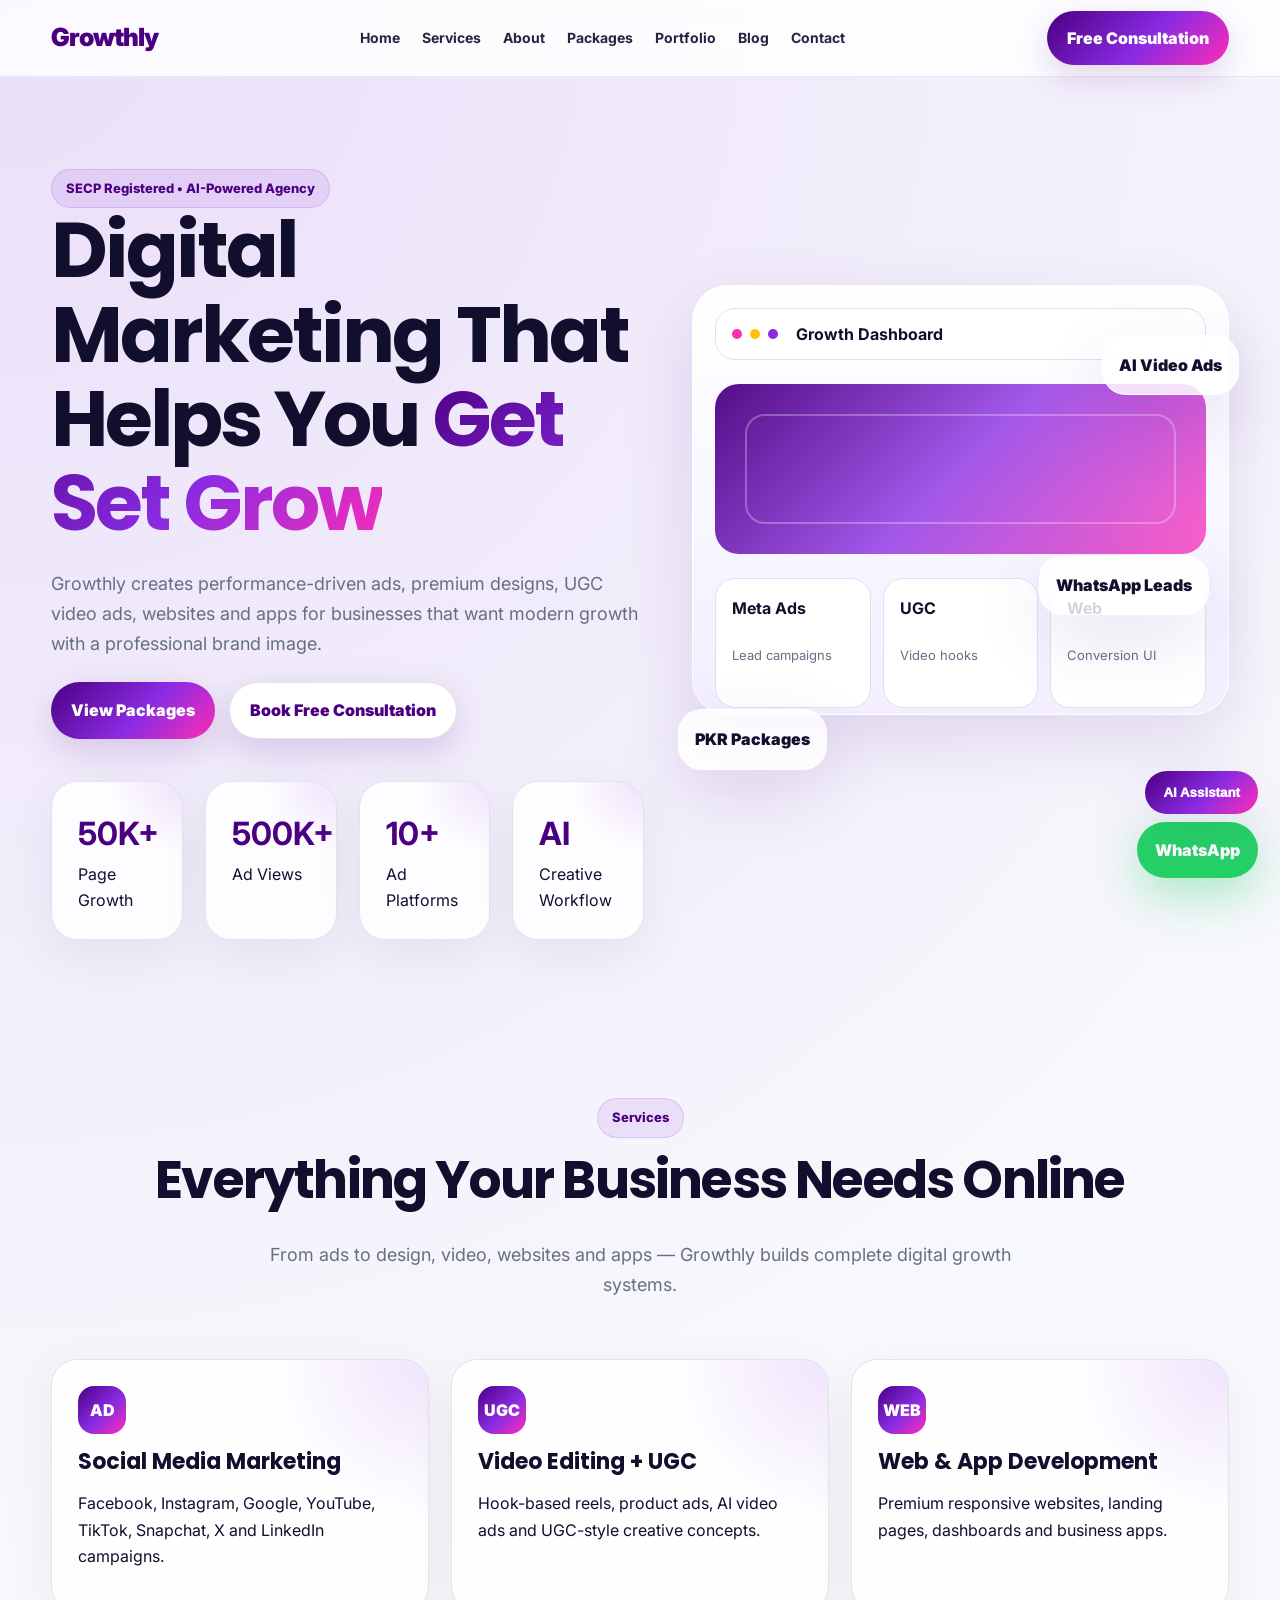
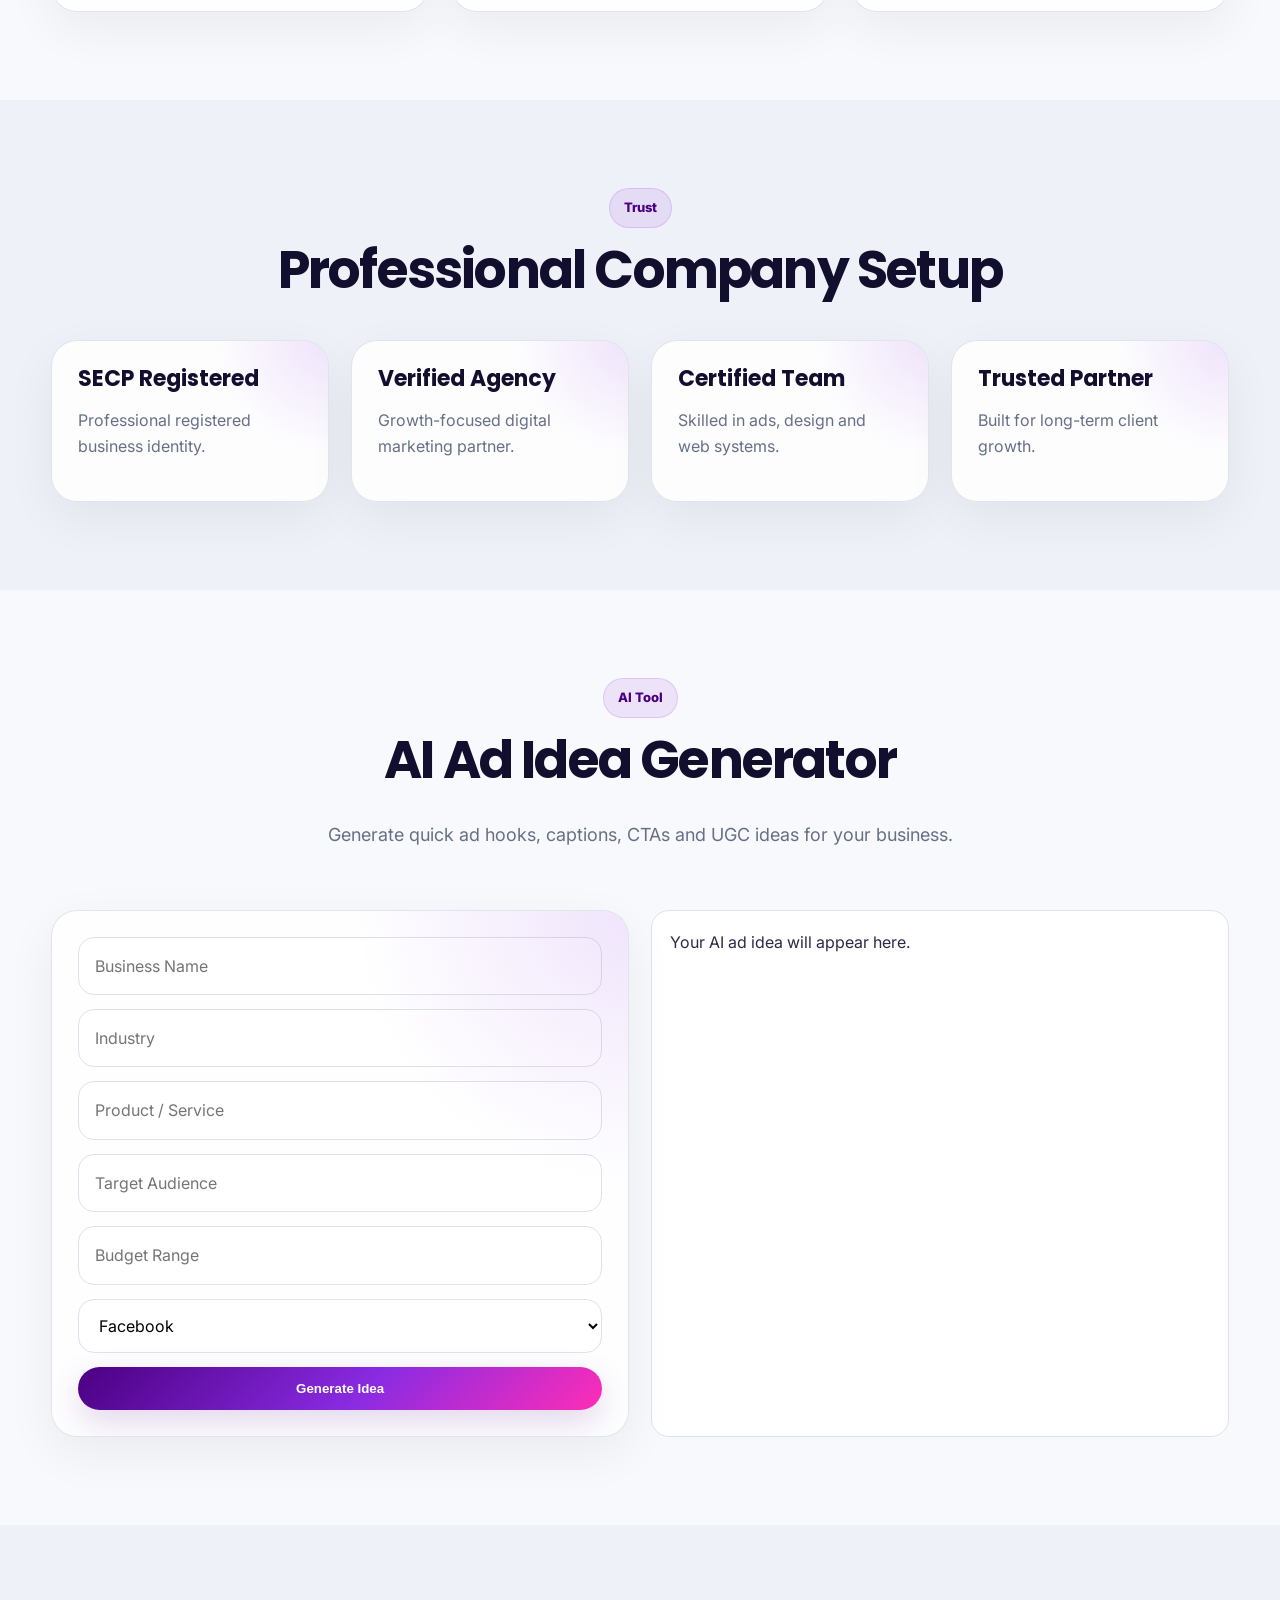
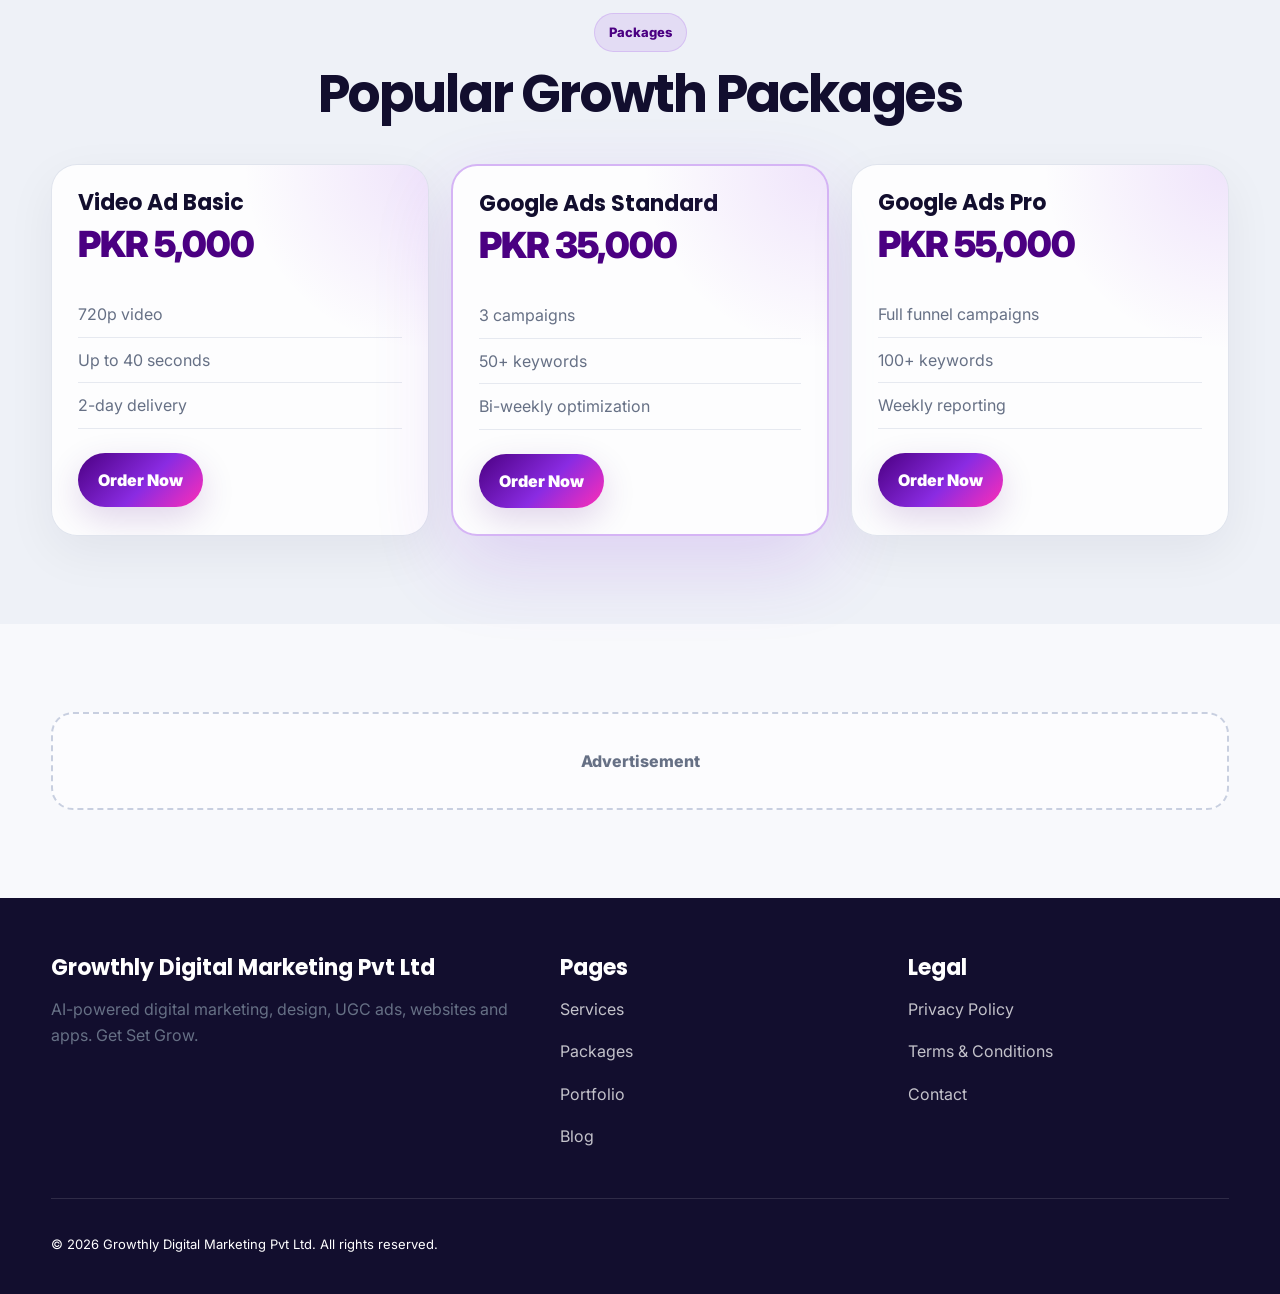
==== index.html @ 49a8e7a9 "Add files via upload" ====
<!doctype html><html lang="en"><head><meta charset="utf-8"><meta name="viewport" content="width=device-width, initial-scale=1"><title>Home | Growthly</title><meta name="description" content="Growthly Digital Marketing Pvt Ltd — AI-powered digital marketing agency in Pakistan."><link rel="preconnect" href="https://fonts.googleapis.com"><link rel="preconnect" href="https://fonts.gstatic.com" crossorigin><link href="https://fonts.googleapis.com/css2?family=Inter:wght@400;600;700;800;900&family=Poppins:wght@600;700;800;900&display=swap" rel="stylesheet"><link rel="stylesheet" href="style.css"></head><body><header class="nav"><div class="container nav-inner"><a class="brand" href="index.html">Growthly</a><nav class="nav-links"><a href="index.html">Home</a><a href="services.html">Services</a><a href="about.html">About</a><a href="packages.html">Packages</a><a href="portfolio.html">Portfolio</a><a href="blog.html">Blog</a><a href="contact.html">Contact</a></nav><a class="nav-cta" href="contact.html">Free Consultation</a></div></header><main><section class="hero"><div class="container hero-grid"><div><span class="eyebrow">SECP Registered • AI-Powered Agency</span><h1>Digital Marketing That Helps You <span class="gradient-text">Get Set Grow</span></h1><p class="lead">Growthly creates performance-driven ads, premium designs, UGC video ads, websites and apps for businesses that want modern growth with a professional brand image.</p><div class="hero-actions"><a class="btn btn-primary" href="packages.html">View Packages</a><a class="btn btn-soft" href="contact.html">Book Free Consultation</a></div><div class="grid grid-4 stats"><div class="card stat"><strong>50K+</strong><span>Page Growth</span></div><div class="card stat"><strong>500K+</strong><span>Ad Views</span></div><div class="card stat"><strong>10+</strong><span>Ad Platforms</span></div><div class="card stat"><strong>AI</strong><span>Creative Workflow</span></div></div></div><div class="hero-visual"><div class="mockup dashboard"><div class="dash-top"><span class="dot"></span><span class="dot" style="background:#FFC107"></span><span class="dot" style="background:#8A2BE2"></span><strong style="margin-left:10px">Growth Dashboard</strong></div><div class="chart"></div><div class="mini-grid"><div class="mini-card"><strong>Meta Ads</strong><p class="small muted">Lead campaigns</p></div><div class="mini-card"><strong>UGC</strong><p class="small muted">Video hooks</p></div><div class="mini-card"><strong>Web</strong><p class="small muted">Conversion UI</p></div></div></div><div class="floating f1">AI Video Ads</div><div class="floating f2">PKR Packages</div><div class="floating f3">WhatsApp Leads</div></div></div></section><section class="section"><div class="container"><div class="section-head"><span class="eyebrow">Services</span><h2>Everything Your Business Needs Online</h2><p class="lead center">From ads to design, video, websites and apps — Growthly builds complete digital growth systems.</p></div><div class="grid grid-3"><div class="card"><div class="icon">AD</div><h3>Social Media Marketing</h3><p>Facebook, Instagram, Google, YouTube, TikTok, Snapchat, X and LinkedIn campaigns.</p></div><div class="card"><div class="icon">UGC</div><h3>Video Editing + UGC</h3><p>Hook-based reels, product ads, AI video ads and UGC-style creative concepts.</p></div><div class="card"><div class="icon">WEB</div><h3>Web & App Development</h3><p>Premium responsive websites, landing pages, dashboards and business apps.</p></div></div></div></section><section class="section" style="background:var(--soft)"><div class="container"><div class="section-head"><span class="eyebrow">Trust</span><h2>Professional Company Setup</h2></div><div class="grid grid-4"><div class="card"><h3>SECP Registered</h3><p class="muted">Professional registered business identity.</p></div><div class="card"><h3>Verified Agency</h3><p class="muted">Growth-focused digital marketing partner.</p></div><div class="card"><h3>Certified Team</h3><p class="muted">Skilled in ads, design and web systems.</p></div><div class="card"><h3>Trusted Partner</h3><p class="muted">Built for long-term client growth.</p></div></div></div></section><section class="section"><div class="container"><div class="section-head"><span class="eyebrow">AI Tool</span><h2>AI Ad Idea Generator</h2><p class="lead center">Generate quick ad hooks, captions, CTAs and UGC ideas for your business.</p></div><div class="grid grid-2"><div class="card"><div class="form"><input id="business" class="input" placeholder="Business Name"><input id="industry" class="input" placeholder="Industry"><input id="service" class="input" placeholder="Product / Service"><input id="audience" class="input" placeholder="Target Audience"><input id="budget" class="input" placeholder="Budget Range"><select id="platform" class="select"><option>Facebook</option><option>Instagram</option><option>Google</option><option>YouTube</option><option>TikTok</option></select><button class="btn btn-primary" onclick="generateIdea()">Generate Idea</button></div></div><div class="result" id="ideaResult">Your AI ad idea will appear here.</div></div></div></section><section class="section" style="background:var(--soft)"><div class="container"><div class="section-head"><span class="eyebrow">Packages</span><h2>Popular Growth Packages</h2></div><div class="grid grid-3"><div class="card"><h3>Video Ad Basic</h3><div class="price">PKR 5,000</div><ul class="list"><li>720p video</li><li>Up to 40 seconds</li><li>2-day delivery</li></ul><a class="btn btn-primary" href="contact.html">Order Now</a></div><div class="card featured"><h3>Google Ads Standard</h3><div class="price">PKR 35,000</div><ul class="list"><li>3 campaigns</li><li>50+ keywords</li><li>Bi-weekly optimization</li></ul><a class="btn btn-primary" href="contact.html">Order Now</a></div><div class="card"><h3>Google Ads Pro</h3><div class="price">PKR 55,000</div><ul class="list"><li>Full funnel campaigns</li><li>100+ keywords</li><li>Weekly reporting</li></ul><a class="btn btn-primary" href="contact.html">Order Now</a></div></div></div></section><section class="section"><div class="container"><div class="adbox">Advertisement</div></div></section></main><footer class="footer"><div class="container footer-grid"><div><h3>Growthly Digital Marketing Pvt Ltd</h3><p class="muted">AI-powered digital marketing, design, UGC ads, websites and apps. Get Set Grow.</p></div><div><h3>Pages</h3><p><a href="services.html">Services</a></p><p><a href="packages.html">Packages</a></p><p><a href="portfolio.html">Portfolio</a></p><p><a href="blog.html">Blog</a></p></div><div><h3>Legal</h3><p><a href="privacy.html">Privacy Policy</a></p><p><a href="terms.html">Terms & Conditions</a></p><p><a href="contact.html">Contact</a></p></div></div><div class="container" style="margin-top:32px;border-top:1px solid rgba(255,255,255,.12);padding-top:22px"><p class="small">© 2026 Growthly Digital Marketing Pvt Ltd. All rights reserved.</p></div></footer><a class="whatsapp" href="https://wa.me/923194482187" target="_blank">WhatsApp</a><div class="chatbot"><div id="chatPanel" class="chat-panel"><div class="chat-head">Growthly AI Assistant</div><div class="chat-body"><div class="bubble">Hi! I can guide you about packages, services and consultation.</div><input id="chatName" class="input" placeholder="Your name"><input id="chatPhone" class="input" placeholder="Phone / WhatsApp"><select id="chatService" class="select"><option>Required Service</option><option>Meta Ads</option><option>Google Ads</option><option>UGC Video Ads</option><option>Website Development</option><option>App Development</option></select><button class="btn btn-primary" onclick="sendLead()">Send to WhatsApp</button></div></div><button class="chat-toggle" onclick="toggleChat()">AI Assistant</button></div><script src="script.js"></script></body></html>
---- style.css ----
/* Growthly Digital Marketing Pvt Ltd — premium static website */
:root{
  --primary:#4B0082; --violet:#8A2BE2; --pink:#FF2DB6; --yellow:#FFC107;
  --ink:#120E2E; --muted:#667085; --bg:#F8F9FC; --soft:#EEF1F7; --line:#DDE2EC;
  --white:#fff; --shadow:0 24px 70px rgba(75,0,130,.12); --radius:26px;
  --grad:linear-gradient(135deg,#4B0082,#8A2BE2 55%,#FF2DB6);
}
*{box-sizing:border-box} html{scroll-behavior:smooth} body{margin:0;font-family:Inter,Poppins,Arial,sans-serif;color:var(--ink);background:radial-gradient(circle at top left,rgba(138,43,226,.13),transparent 35%),var(--bg);line-height:1.65}
a{text-decoration:none;color:inherit} img{max-width:100%;display:block}.container{width:min(1180px,92%);margin:auto}.section{padding:88px 0}.eyebrow{display:inline-flex;gap:8px;align-items:center;background:rgba(138,43,226,.10);border:1px solid rgba(138,43,226,.16);color:var(--primary);padding:8px 14px;border-radius:999px;font-weight:800;font-size:13px}
h1,h2,h3{font-family:Poppins,Inter,sans-serif;line-height:1.08;margin:0}h1{font-size:clamp(42px,7vw,78px);letter-spacing:-3px}h2{font-size:clamp(30px,4.5vw,52px);letter-spacing:-1.8px;text-align:center}h3{font-size:22px}.lead{font-size:18px;color:var(--muted);max-width:760px}.center{text-align:center;margin-inline:auto}.muted{color:var(--muted)}.gradient-text{background:var(--grad);-webkit-background-clip:text;background-clip:text;color:transparent}
.nav{position:sticky;top:0;z-index:50;background:rgba(255,255,255,.82);backdrop-filter:blur(18px);border-bottom:1px solid rgba(221,226,236,.7)}.nav-inner{height:76px;display:flex;align-items:center;justify-content:space-between}.brand{font-weight:900;font-size:25px;color:var(--primary);letter-spacing:-1px}.nav-links{display:flex;gap:22px;align-items:center}.nav-links a{font-weight:700;font-size:14px;color:#2a2140}.nav-links a:hover{color:var(--violet)}.nav-cta,.btn{display:inline-flex;align-items:center;justify-content:center;gap:10px;border:0;border-radius:999px;padding:14px 20px;font-weight:900;cursor:pointer;transition:.25s;box-shadow:0 12px 34px rgba(75,0,130,.16)}.btn-primary,.nav-cta{background:var(--grad);color:white}.btn-soft{background:white;color:var(--primary);border:1px solid var(--line)}.btn:hover{transform:translateY(-3px)}
.hero{padding:92px 0 70px;overflow:hidden}.hero-grid{display:grid;grid-template-columns:1.05fr .95fr;gap:48px;align-items:center}.hero p{margin:24px 0}.hero-actions{display:flex;gap:14px;flex-wrap:wrap}.hero-visual{position:relative;min-height:540px}.mockup{background:rgba(255,255,255,.82);border:1px solid rgba(255,255,255,.85);border-radius:36px;box-shadow:var(--shadow);padding:22px;backdrop-filter:blur(18px)}.dashboard{height:430px;background:linear-gradient(180deg,#fff,#f3efff);position:relative;overflow:hidden}.dash-top{height:52px;border-radius:20px;background:#fff;display:flex;align-items:center;gap:8px;padding:0 16px;border:1px solid var(--line)}.dot{width:10px;height:10px;border-radius:50%;background:var(--pink)}.chart{height:170px;margin:24px 0;border-radius:24px;background:linear-gradient(135deg,rgba(75,0,130,.95),rgba(138,43,226,.78),rgba(255,45,182,.75));position:relative}.chart:after{content:"";position:absolute;inset:30px;border-radius:20px;border:2px solid rgba(255,255,255,.28)}.mini-grid{display:grid;grid-template-columns:repeat(3,1fr);gap:12px}.mini-card{background:white;border:1px solid var(--line);border-radius:20px;padding:16px}.floating{position:absolute;border-radius:24px;background:rgba(255,255,255,.82);border:1px solid rgba(255,255,255,.9);box-shadow:var(--shadow);padding:16px;font-weight:900;animation:float 4s ease-in-out infinite}.f1{top:50px;right:-10px}.f2{bottom:55px;left:-14px;animation-delay:1s}.f3{top:270px;right:20px;animation-delay:2s}@keyframes float{0%,100%{transform:translateY(0)}50%{transform:translateY(-16px)}}
.grid{display:grid;gap:22px}.grid-2{grid-template-columns:repeat(2,1fr)}.grid-3{grid-template-columns:repeat(3,1fr)}.grid-4{grid-template-columns:repeat(4,1fr)}.card{background:rgba(255,255,255,.86);border:1px solid rgba(221,226,236,.9);border-radius:var(--radius);padding:26px;box-shadow:0 16px 50px rgba(18,14,46,.06);transition:.25s;position:relative;overflow:hidden}.card:before{content:"";position:absolute;inset:0;background:radial-gradient(circle at top right,rgba(138,43,226,.12),transparent 35%);pointer-events:none}.card:hover{transform:translateY(-6px);box-shadow:var(--shadow)}.icon{width:48px;height:48px;border-radius:16px;background:var(--grad);color:#fff;display:flex;align-items:center;justify-content:center;font-weight:900;margin-bottom:16px}.stats{margin-top:42px}.stat strong{font-size:32px;color:var(--primary);display:block}.section-head{display:flex;flex-direction:column;align-items:center;gap:14px;margin-bottom:42px}.pill-row{display:flex;gap:10px;flex-wrap:wrap}.pill{padding:8px 12px;background:var(--soft);border-radius:999px;color:#443b5e;font-weight:800;font-size:13px}.price{font-size:36px;font-weight:950;color:var(--primary);letter-spacing:-1px}.list{padding:0;margin:18px 0 24px;list-style:none}.list li{padding:9px 0;border-bottom:1px solid rgba(221,226,236,.7);color:var(--muted)}.featured{border:2px solid rgba(138,43,226,.35);box-shadow:0 30px 80px rgba(138,43,226,.16)}.adbox{border:2px dashed #c8cfe0;background:rgba(255,255,255,.55);border-radius:22px;padding:34px;text-align:center;color:var(--muted);font-weight:800}.filter-bar{display:flex;gap:10px;justify-content:center;flex-wrap:wrap;margin-bottom:28px}.filter-btn{border:1px solid var(--line);background:white;border-radius:999px;padding:10px 16px;font-weight:900;cursor:pointer}.filter-btn.active{background:var(--primary);color:white}.form{display:grid;gap:14px}.input,.textarea,.select{width:100%;padding:15px 16px;border:1px solid var(--line);border-radius:16px;background:white;font:inherit}.textarea{min-height:130px;resize:vertical}.footer{background:#120E2E;color:white;padding:58px 0 26px}.footer-grid{display:grid;grid-template-columns:1.2fr .8fr .8fr;gap:28px}.footer a{color:rgba(255,255,255,.75)}.footer a:hover{color:white}.small{font-size:13px}.whatsapp{position:fixed;right:22px;bottom:22px;z-index:60;background:#25D366;color:white;border-radius:999px;padding:15px 18px;font-weight:950;box-shadow:0 18px 48px rgba(37,211,102,.35)}.chatbot{position:fixed;right:22px;bottom:86px;z-index:61}.chat-toggle{background:var(--grad);color:white;border:0;border-radius:999px;padding:14px 18px;font-weight:950;box-shadow:var(--shadow);cursor:pointer}.chat-panel{display:none;width:min(360px,92vw);background:white;border:1px solid var(--line);border-radius:26px;box-shadow:var(--shadow);overflow:hidden}.chat-panel.open{display:block}.chat-head{background:var(--grad);color:white;padding:16px 18px;font-weight:950}.chat-body{padding:18px;display:grid;gap:10px}.bubble{padding:12px 14px;border-radius:18px;background:var(--soft);font-size:14px}.bubble.user{background:rgba(138,43,226,.12);text-align:right}.result{white-space:pre-line;background:#fff;border:1px solid var(--line);border-radius:18px;padding:18px;color:#302846}
@media(max-width:900px){.hero-grid,.grid-2,.grid-3,.grid-4,.footer-grid{grid-template-columns:1fr}.nav-links{display:none}.hero-visual{min-height:auto}.floating{position:static;margin-top:12px;animation:none}.dashboard{height:auto}.hero{padding-top:54px}h1{letter-spacing:-2px}.section{padding:64px 0}}
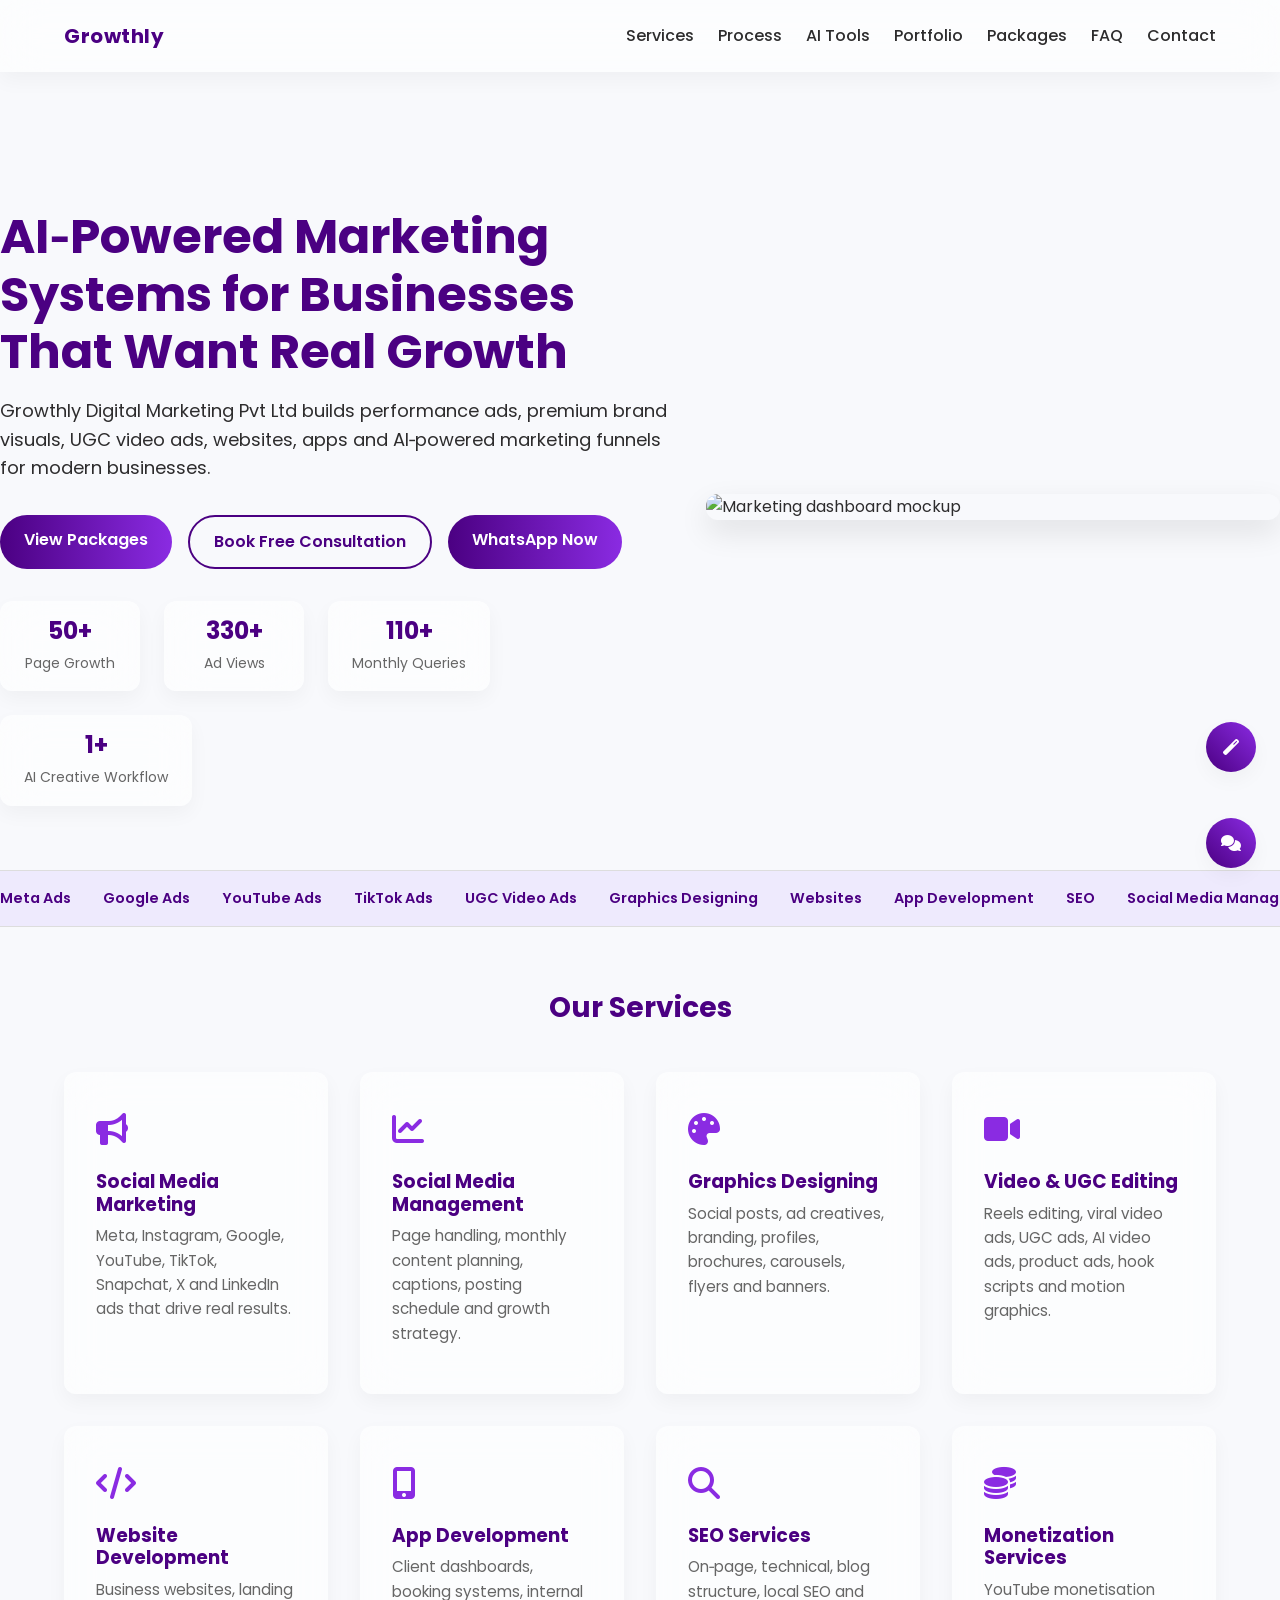
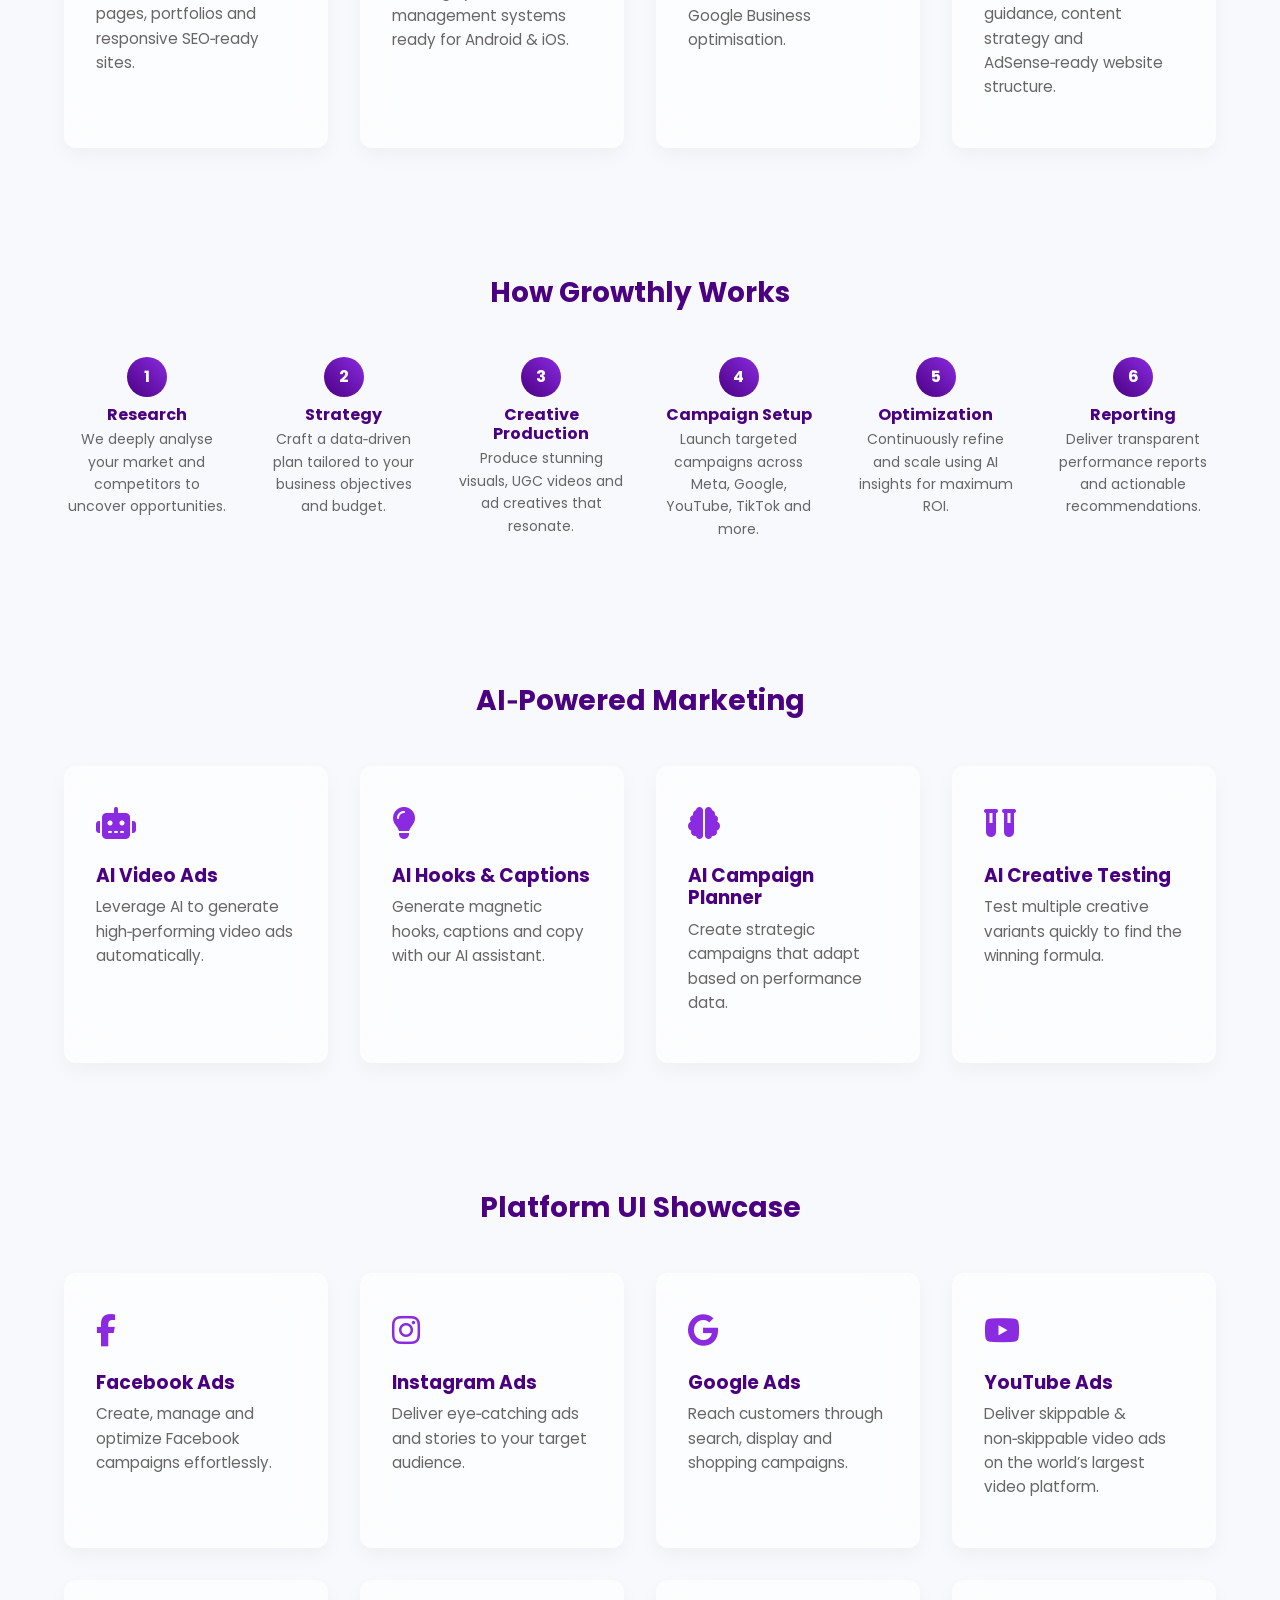
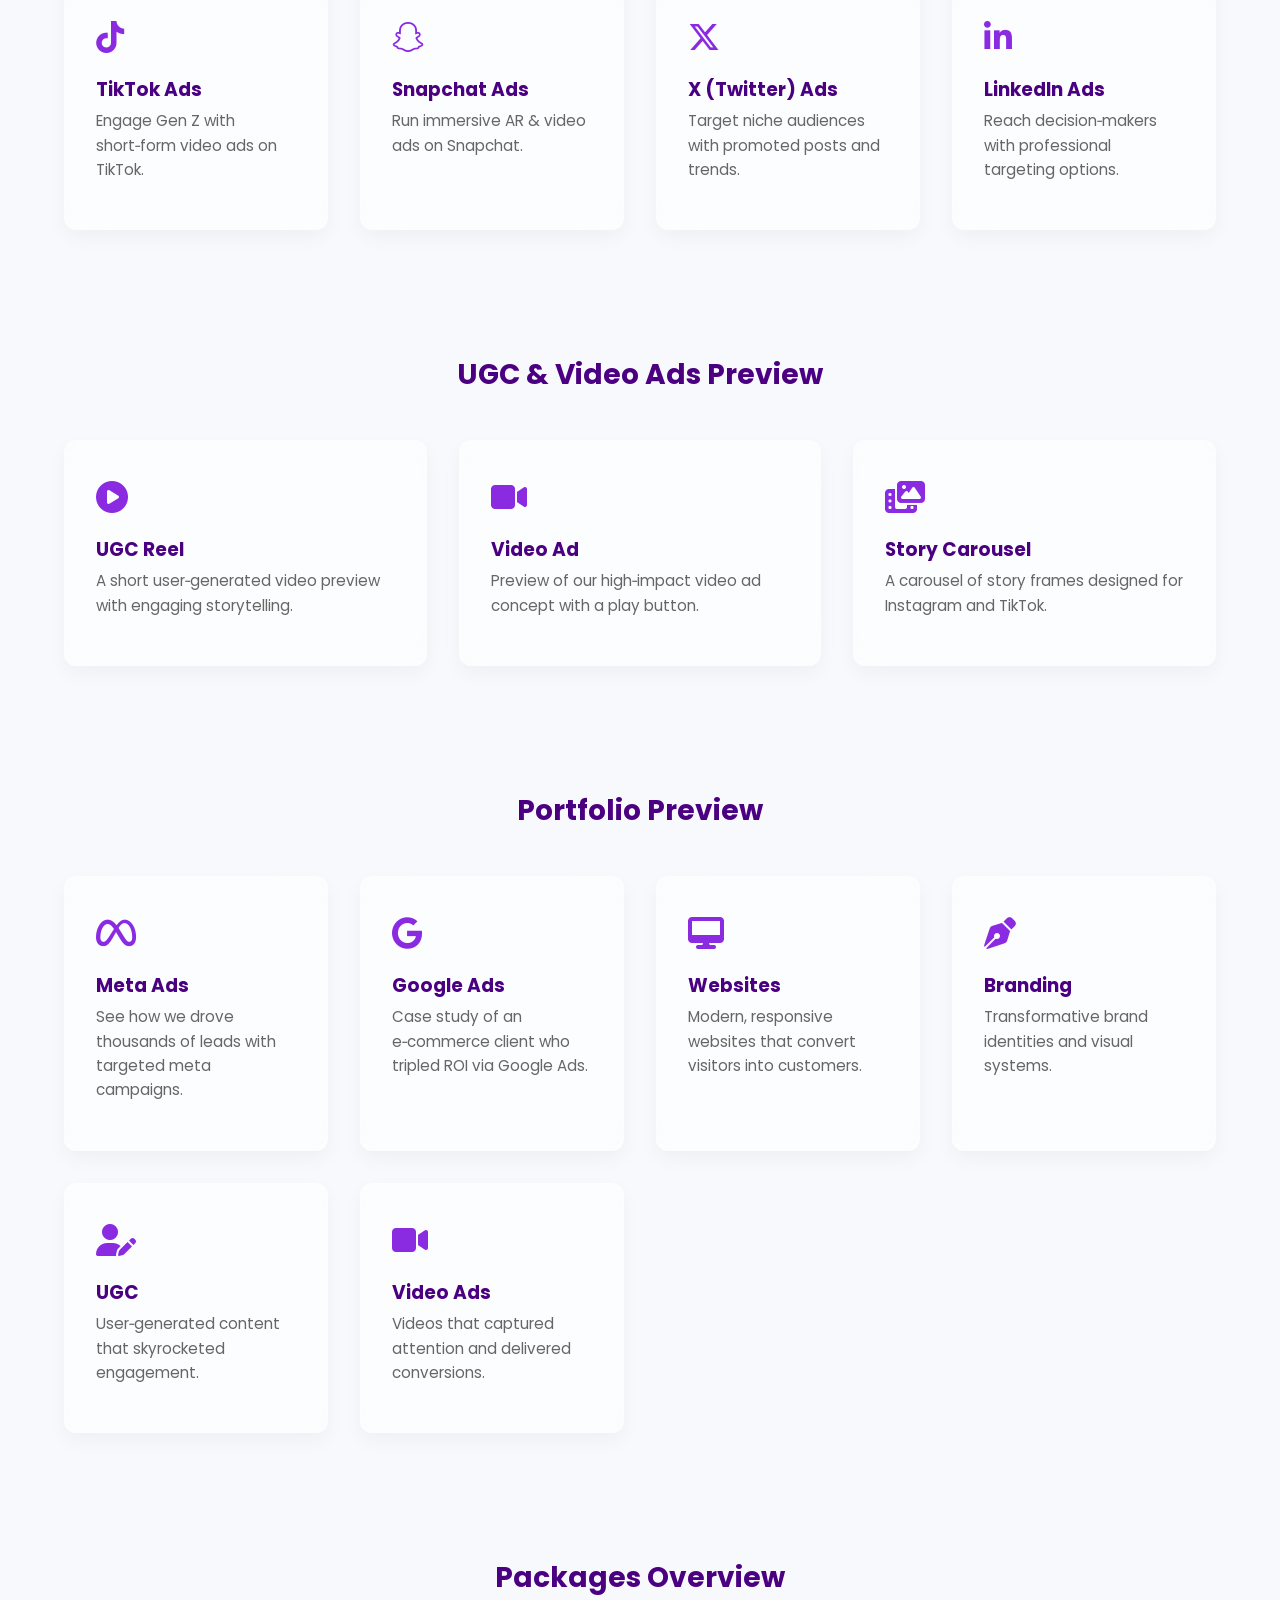
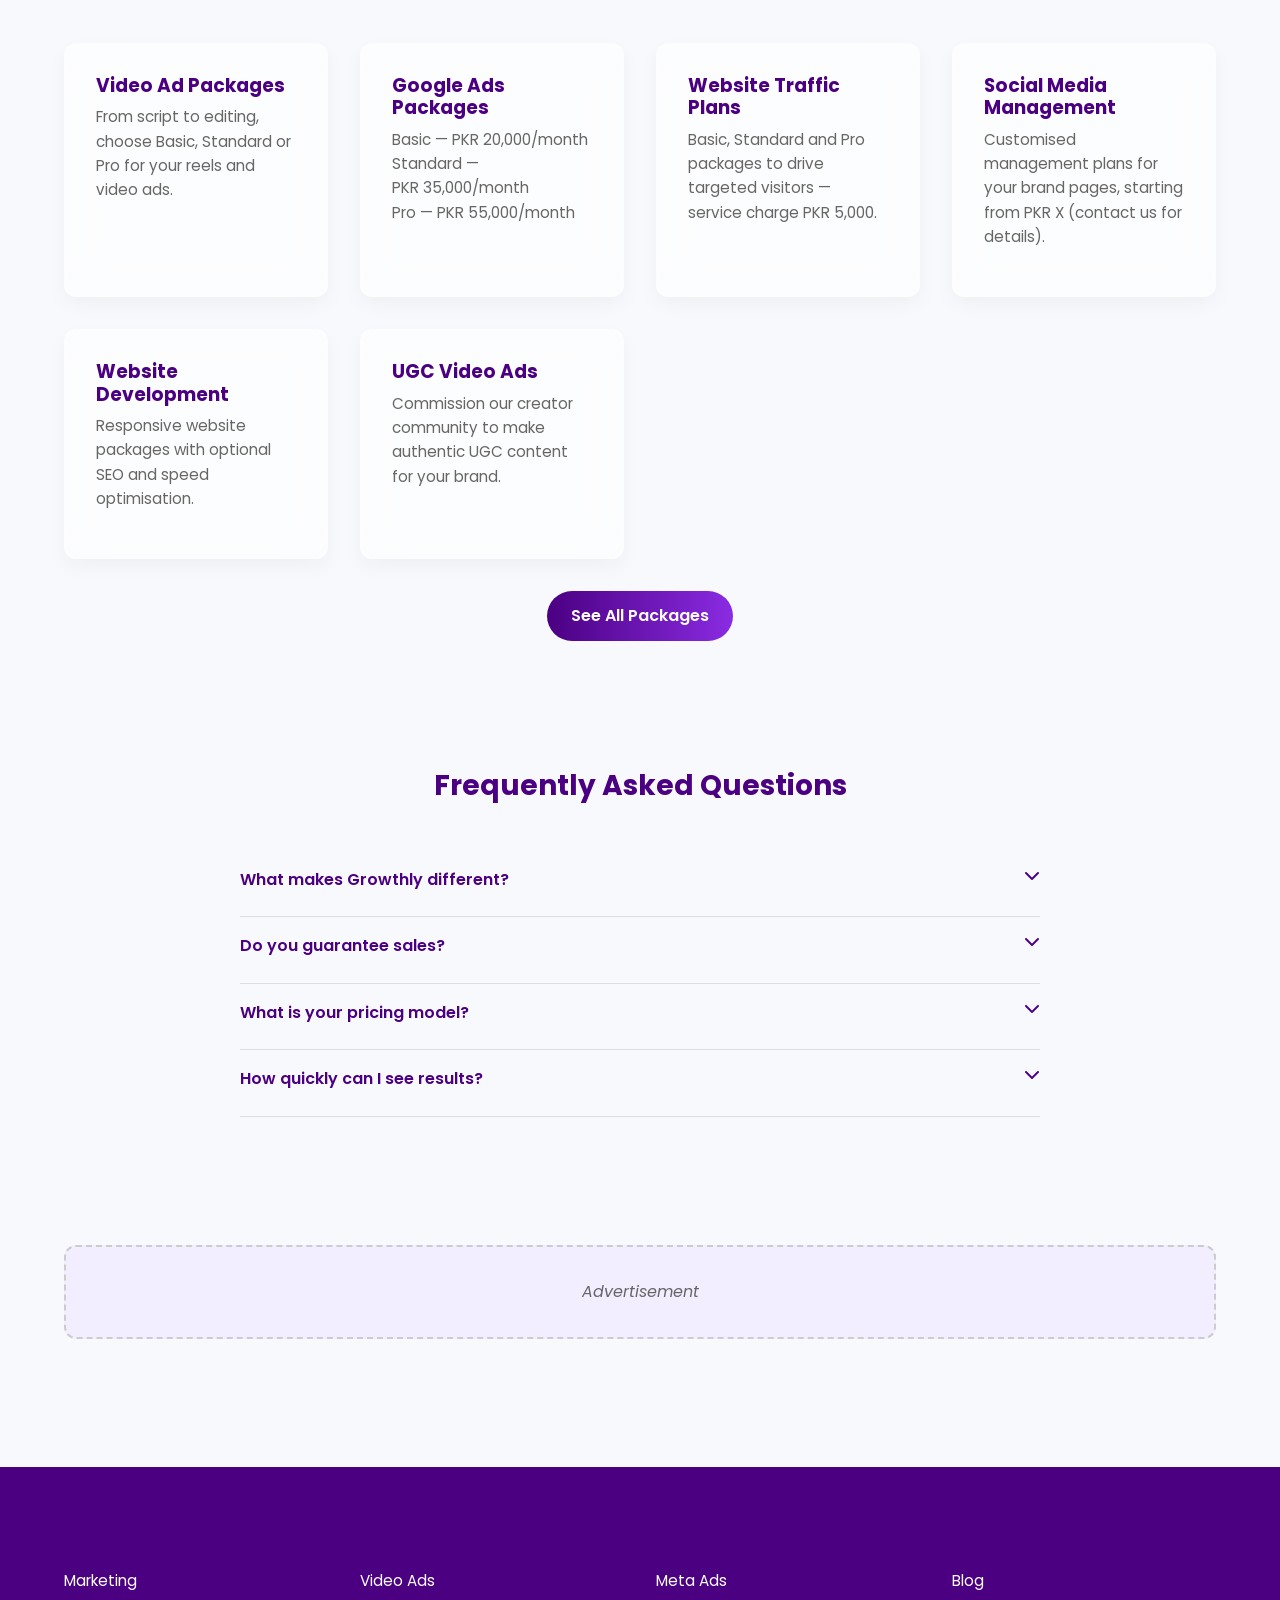
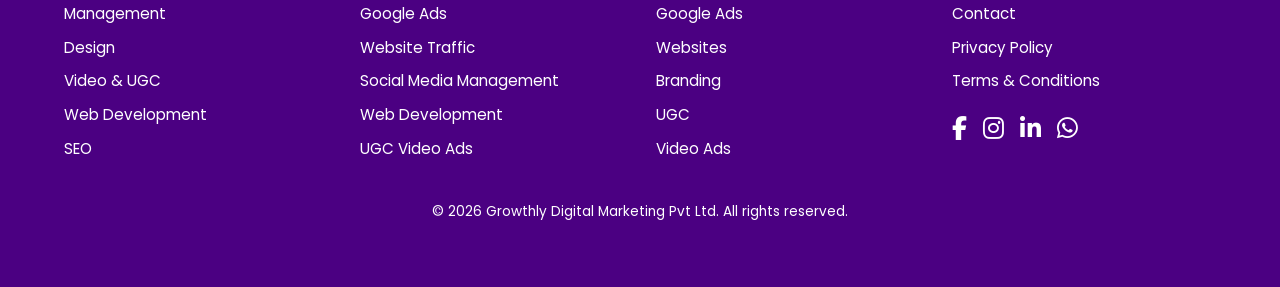
==== commit 531fcb48: "Add files via upload" ====
--- a/index.html
+++ b/index.html
@@ -1 +1,504 @@
-<!doctype html><html lang="en"><head><meta charset="utf-8"><meta name="viewport" content="width=device-width, initial-scale=1"><title>Home | Growthly</title><meta name="description" content="Growthly Digital Marketing Pvt Ltd — AI-powered digital marketing agency in Pakistan."><link rel="preconnect" href="https://fonts.googleapis.com"><link rel="preconnect" href="https://fonts.gstatic.com" crossorigin><link href="https://fonts.googleapis.com/css2?family=Inter:wght@400;600;700;800;900&family=Poppins:wght@600;700;800;900&display=swap" rel="stylesheet"><link rel="stylesheet" href="style.css"></head><body><header class="nav"><div class="container nav-inner"><a class="brand" href="index.html">Growthly</a><nav class="nav-links"><a href="index.html">Home</a><a href="services.html">Services</a><a href="about.html">About</a><a href="packages.html">Packages</a><a href="portfolio.html">Portfolio</a><a href="blog.html">Blog</a><a href="contact.html">Contact</a></nav><a class="nav-cta" href="contact.html">Free Consultation</a></div></header><main><section class="hero"><div class="container hero-grid"><div><span class="eyebrow">SECP Registered • AI-Powered Agency</span><h1>Digital Marketing That Helps You <span class="gradient-text">Get Set Grow</span></h1><p class="lead">Growthly creates performance-driven ads, premium designs, UGC video ads, websites and apps for businesses that want modern growth with a professional brand image.</p><div class="hero-actions"><a class="btn btn-primary" href="packages.html">View Packages</a><a class="btn btn-soft" href="contact.html">Book Free Consultation</a></div><div class="grid grid-4 stats"><div class="card stat"><strong>50K+</strong><span>Page Growth</span></div><div class="card stat"><strong>500K+</strong><span>Ad Views</span></div><div class="card stat"><strong>10+</strong><span>Ad Platforms</span></div><div class="card stat"><strong>AI</strong><span>Creative Workflow</span></div></div></div><div class="hero-visual"><div class="mockup dashboard"><div class="dash-top"><span class="dot"></span><span class="dot" style="background:#FFC107"></span><span class="dot" style="background:#8A2BE2"></span><strong style="margin-left:10px">Growth Dashboard</strong></div><div class="chart"></div><div class="mini-grid"><div class="mini-card"><strong>Meta Ads</strong><p class="small muted">Lead campaigns</p></div><div class="mini-card"><strong>UGC</strong><p class="small muted">Video hooks</p></div><div class="mini-card"><strong>Web</strong><p class="small muted">Conversion UI</p></div></div></div><div class="floating f1">AI Video Ads</div><div class="floating f2">PKR Packages</div><div class="floating f3">WhatsApp Leads</div></div></div></section><section class="section"><div class="container"><div class="section-head"><span class="eyebrow">Services</span><h2>Everything Your Business Needs Online</h2><p class="lead center">From ads to design, video, websites and apps — Growthly builds complete digital growth systems.</p></div><div class="grid grid-3"><div class="card"><div class="icon">AD</div><h3>Social Media Marketing</h3><p>Facebook, Instagram, Google, YouTube, TikTok, Snapchat, X and LinkedIn campaigns.</p></div><div class="card"><div class="icon">UGC</div><h3>Video Editing + UGC</h3><p>Hook-based reels, product ads, AI video ads and UGC-style creative concepts.</p></div><div class="card"><div class="icon">WEB</div><h3>Web & App Development</h3><p>Premium responsive websites, landing pages, dashboards and business apps.</p></div></div></div></section><section class="section" style="background:var(--soft)"><div class="container"><div class="section-head"><span class="eyebrow">Trust</span><h2>Professional Company Setup</h2></div><div class="grid grid-4"><div class="card"><h3>SECP Registered</h3><p class="muted">Professional registered business identity.</p></div><div class="card"><h3>Verified Agency</h3><p class="muted">Growth-focused digital marketing partner.</p></div><div class="card"><h3>Certified Team</h3><p class="muted">Skilled in ads, design and web systems.</p></div><div class="card"><h3>Trusted Partner</h3><p class="muted">Built for long-term client growth.</p></div></div></div></section><section class="section"><div class="container"><div class="section-head"><span class="eyebrow">AI Tool</span><h2>AI Ad Idea Generator</h2><p class="lead center">Generate quick ad hooks, captions, CTAs and UGC ideas for your business.</p></div><div class="grid grid-2"><div class="card"><div class="form"><input id="business" class="input" placeholder="Business Name"><input id="industry" class="input" placeholder="Industry"><input id="service" class="input" placeholder="Product / Service"><input id="audience" class="input" placeholder="Target Audience"><input id="budget" class="input" placeholder="Budget Range"><select id="platform" class="select"><option>Facebook</option><option>Instagram</option><option>Google</option><option>YouTube</option><option>TikTok</option></select><button class="btn btn-primary" onclick="generateIdea()">Generate Idea</button></div></div><div class="result" id="ideaResult">Your AI ad idea will appear here.</div></div></div></section><section class="section" style="background:var(--soft)"><div class="container"><div class="section-head"><span class="eyebrow">Packages</span><h2>Popular Growth Packages</h2></div><div class="grid grid-3"><div class="card"><h3>Video Ad Basic</h3><div class="price">PKR 5,000</div><ul class="list"><li>720p video</li><li>Up to 40 seconds</li><li>2-day delivery</li></ul><a class="btn btn-primary" href="contact.html">Order Now</a></div><div class="card featured"><h3>Google Ads Standard</h3><div class="price">PKR 35,000</div><ul class="list"><li>3 campaigns</li><li>50+ keywords</li><li>Bi-weekly optimization</li></ul><a class="btn btn-primary" href="contact.html">Order Now</a></div><div class="card"><h3>Google Ads Pro</h3><div class="price">PKR 55,000</div><ul class="list"><li>Full funnel campaigns</li><li>100+ keywords</li><li>Weekly reporting</li></ul><a class="btn btn-primary" href="contact.html">Order Now</a></div></div></div></section><section class="section"><div class="container"><div class="adbox">Advertisement</div></div></section></main><footer class="footer"><div class="container footer-grid"><div><h3>Growthly Digital Marketing Pvt Ltd</h3><p class="muted">AI-powered digital marketing, design, UGC ads, websites and apps. Get Set Grow.</p></div><div><h3>Pages</h3><p><a href="services.html">Services</a></p><p><a href="packages.html">Packages</a></p><p><a href="portfolio.html">Portfolio</a></p><p><a href="blog.html">Blog</a></p></div><div><h3>Legal</h3><p><a href="privacy.html">Privacy Policy</a></p><p><a href="terms.html">Terms & Conditions</a></p><p><a href="contact.html">Contact</a></p></div></div><div class="container" style="margin-top:32px;border-top:1px solid rgba(255,255,255,.12);padding-top:22px"><p class="small">© 2026 Growthly Digital Marketing Pvt Ltd. All rights reserved.</p></div></footer><a class="whatsapp" href="https://wa.me/923194482187" target="_blank">WhatsApp</a><div class="chatbot"><div id="chatPanel" class="chat-panel"><div class="chat-head">Growthly AI Assistant</div><div class="chat-body"><div class="bubble">Hi! I can guide you about packages, services and consultation.</div><input id="chatName" class="input" placeholder="Your name"><input id="chatPhone" class="input" placeholder="Phone / WhatsApp"><select id="chatService" class="select"><option>Required Service</option><option>Meta Ads</option><option>Google Ads</option><option>UGC Video Ads</option><option>Website Development</option><option>App Development</option></select><button class="btn btn-primary" onclick="sendLead()">Send to WhatsApp</button></div></div><button class="chat-toggle" onclick="toggleChat()">AI Assistant</button></div><script src="script.js"></script></body></html>+<!DOCTYPE html>
+<html lang="en">
+<head>
+  <meta charset="UTF-8">
+  <meta name="viewport" content="width=device-width, initial-scale=1.0">
+  <meta http-equiv="X-UA-Compatible" content="IE=edge">
+  <title>Growthly Digital Marketing Pvt Ltd | Get Set Grow</title>
+  <!-- Google Fonts -->
+  <link href="https://fonts.googleapis.com/css2?family=Poppins:wght@400;500;600;700&family=Inter:wght@400;500;700&display=swap" rel="stylesheet">
+  <!-- Font Awesome -->
+  <link rel="stylesheet" href="https://cdnjs.cloudflare.com/ajax/libs/font-awesome/6.5.0/css/all.min.css" integrity="sha512-kiCpzzmJB6WM8vi2w9l9zrERfa6hCndgGS+xwbVg6JyNm6GHsryV6BDtsIStBHROQEM0uQ2ZfZqgSr2w+B6MeQ==" crossorigin="anonymous" referrerpolicy="no-referrer" />
+  <!-- Stylesheet -->
+  <link rel="stylesheet" href="style.css">
+</head>
+<body>
+  <!-- Header and Navigation -->
+  <header>
+    <div class="container nav-wrapper">
+      <div class="logo">Growthly</div>
+      <nav>
+        <ul class="nav-menu">
+          <li><a href="#services">Services</a></li>
+          <li><a href="#process">Process</a></li>
+          <li><a href="#ai">AI Tools</a></li>
+          <li><a href="#portfolio">Portfolio</a></li>
+          <li><a href="#packages">Packages</a></li>
+          <li><a href="#faq">FAQ</a></li>
+          <li><a href="contact.html">Contact</a></li>
+        </ul>
+      </nav>
+      <div class="hamburger">
+        <span></span>
+        <span></span>
+        <span></span>
+      </div>
+    </div>
+    <div class="mobile-menu">
+      <div class="close-btn"><i class="fas fa-times"></i></div>
+      <ul>
+        <li><a href="#services">Services</a></li>
+        <li><a href="#process">Process</a></li>
+        <li><a href="#ai">AI Tools</a></li>
+        <li><a href="#portfolio">Portfolio</a></li>
+        <li><a href="#packages">Packages</a></li>
+        <li><a href="#faq">FAQ</a></li>
+        <li><a href="contact.html">Contact</a></li>
+      </ul>
+      <div class="cta-buttons">
+        <a href="#packages" class="btn btn-primary">View Packages</a>
+        <a href="contact.html" class="btn btn-outline">Book Consultation</a>
+        <a href="https://wa.me/923194482187" class="btn btn-primary" target="_blank">WhatsApp Now</a>
+      </div>
+    </div>
+  </header>
+  
+  <!-- Hero Section -->
+  <section class="section hero" id="home">
+    <div class="container hero-content">
+      <h1>AI‑Powered Marketing Systems for Businesses That Want Real Growth</h1>
+      <p>Growthly Digital Marketing Pvt Ltd builds performance ads, premium brand visuals, UGC video ads, websites, apps and AI‑powered marketing funnels for modern businesses.</p>
+      <div class="cta-group">
+        <a href="#packages" class="btn btn-primary">View Packages</a>
+        <a href="contact.html" class="btn btn-outline">Book Free Consultation</a>
+        <a href="https://wa.me/923194482187" class="btn btn-primary" target="_blank">WhatsApp Now</a>
+      </div>
+      <div class="hero-stats">
+        <div class="stat">
+          <h3 data-count="50">0+</h3>
+          <span>Page Growth</span>
+        </div>
+        <div class="stat">
+          <h3 data-count="500">0+</h3>
+          <span>Ad Views</span>
+        </div>
+        <div class="stat">
+          <h3 data-count="150">0+</h3>
+          <span>Monthly Queries</span>
+        </div>
+        <div class="stat">
+          <h3 data-count="1">0+</h3>
+          <span>AI Creative Workflow</span>
+        </div>
+      </div>
+    </div>
+    <div class="container hero-image">
+      <img src="assets/hero.png" alt="Marketing dashboard mockup" />
+    </div>
+  </section>
+
+  <!-- Ticker Section -->
+  <div class="ticker">
+    <div class="ticker-content">
+      <div class="ticker-item">Meta Ads</div>
+      <div class="ticker-item">Google Ads</div>
+      <div class="ticker-item">YouTube Ads</div>
+      <div class="ticker-item">TikTok Ads</div>
+      <div class="ticker-item">UGC Video Ads</div>
+      <div class="ticker-item">Graphics Designing</div>
+      <div class="ticker-item">Websites</div>
+      <div class="ticker-item">App Development</div>
+      <div class="ticker-item">SEO</div>
+      <div class="ticker-item">Social Media Management</div>
+      <div class="ticker-item">Get Set Grow</div>
+      <!-- duplicate items for continuous loop -->
+      <div class="ticker-item">Meta Ads</div>
+      <div class="ticker-item">Google Ads</div>
+      <div class="ticker-item">YouTube Ads</div>
+      <div class="ticker-item">TikTok Ads</div>
+      <div class="ticker-item">UGC Video Ads</div>
+      <div class="ticker-item">Graphics Designing</div>
+      <div class="ticker-item">Websites</div>
+      <div class="ticker-item">App Development</div>
+      <div class="ticker-item">SEO</div>
+      <div class="ticker-item">Social Media Management</div>
+      <div class="ticker-item">Get Set Grow</div>
+    </div>
+  </div>
+
+  <!-- Featured Services Section -->
+  <section class="section" id="services">
+    <h2 class="section-title">Our Services</h2>
+    <div class="container cards">
+      <div class="card reveal">
+        <div class="icon"><i class="fas fa-bullhorn"></i></div>
+        <h3>Social Media Marketing</h3>
+        <p>Meta, Instagram, Google, YouTube, TikTok, Snapchat, X and LinkedIn ads that drive real results.</p>
+      </div>
+      <div class="card reveal">
+        <div class="icon"><i class="fas fa-chart-line"></i></div>
+        <h3>Social Media Management</h3>
+        <p>Page handling, monthly content planning, captions, posting schedule and growth strategy.</p>
+      </div>
+      <div class="card reveal">
+        <div class="icon"><i class="fas fa-palette"></i></div>
+        <h3>Graphics Designing</h3>
+        <p>Social posts, ad creatives, branding, profiles, brochures, carousels, flyers and banners.</p>
+      </div>
+      <div class="card reveal">
+        <div class="icon"><i class="fas fa-video"></i></div>
+        <h3>Video & UGC Editing</h3>
+        <p>Reels editing, viral video ads, UGC ads, AI video ads, product ads, hook scripts and motion graphics.</p>
+      </div>
+      <div class="card reveal">
+        <div class="icon"><i class="fas fa-code"></i></div>
+        <h3>Website Development</h3>
+        <p>Business websites, landing pages, portfolios and responsive SEO‑ready sites.</p>
+      </div>
+      <div class="card reveal">
+        <div class="icon"><i class="fas fa-mobile-alt"></i></div>
+        <h3>App Development</h3>
+        <p>Client dashboards, booking systems, internal management systems ready for Android & iOS.</p>
+      </div>
+      <div class="card reveal">
+        <div class="icon"><i class="fas fa-search"></i></div>
+        <h3>SEO Services</h3>
+        <p>On‑page, technical, blog structure, local SEO and Google Business optimisation.</p>
+      </div>
+      <div class="card reveal">
+        <div class="icon"><i class="fas fa-coins"></i></div>
+        <h3>Monetization Services</h3>
+        <p>YouTube monetisation guidance, content strategy and AdSense‑ready website structure.</p>
+      </div>
+    </div>
+  </section>
+
+  <!-- Process Section -->
+  <section class="section" id="process">
+    <h2 class="section-title">How Growthly Works</h2>
+    <div class="container process">
+      <div class="step reveal">
+        <div class="step-num">1</div>
+        <h4>Research</h4>
+        <p>We deeply analyse your market and competitors to uncover opportunities.</p>
+      </div>
+      <div class="step reveal">
+        <div class="step-num">2</div>
+        <h4>Strategy</h4>
+        <p>Craft a data‑driven plan tailored to your business objectives and budget.</p>
+      </div>
+      <div class="step reveal">
+        <div class="step-num">3</div>
+        <h4>Creative Production</h4>
+        <p>Produce stunning visuals, UGC videos and ad creatives that resonate.</p>
+      </div>
+      <div class="step reveal">
+        <div class="step-num">4</div>
+        <h4>Campaign Setup</h4>
+        <p>Launch targeted campaigns across Meta, Google, YouTube, TikTok and more.</p>
+      </div>
+      <div class="step reveal">
+        <div class="step-num">5</div>
+        <h4>Optimization</h4>
+        <p>Continuously refine and scale using AI insights for maximum ROI.</p>
+      </div>
+      <div class="step reveal">
+        <div class="step-num">6</div>
+        <h4>Reporting</h4>
+        <p>Deliver transparent performance reports and actionable recommendations.</p>
+      </div>
+    </div>
+  </section>
+
+  <!-- AI Powered Section -->
+  <section class="section" id="ai">
+    <h2 class="section-title">AI‑Powered Marketing</h2>
+    <div class="container cards">
+      <div class="card reveal">
+        <div class="icon"><i class="fas fa-robot"></i></div>
+        <h3>AI Video Ads</h3>
+        <p>Leverage AI to generate high‑performing video ads automatically.</p>
+      </div>
+      <div class="card reveal">
+        <div class="icon"><i class="fas fa-lightbulb"></i></div>
+        <h3>AI Hooks & Captions</h3>
+        <p>Generate magnetic hooks, captions and copy with our AI assistant.</p>
+      </div>
+      <div class="card reveal">
+        <div class="icon"><i class="fas fa-brain"></i></div>
+        <h3>AI Campaign Planner</h3>
+        <p>Create strategic campaigns that adapt based on performance data.</p>
+      </div>
+      <div class="card reveal">
+        <div class="icon"><i class="fas fa-vials"></i></div>
+        <h3>AI Creative Testing</h3>
+        <p>Test multiple creative variants quickly to find the winning formula.</p>
+      </div>
+    </div>
+  </section>
+
+  <!-- UI Showcase Section -->
+  <section class="section" id="ui">
+    <h2 class="section-title">Platform UI Showcase</h2>
+    <div class="container cards">
+      <div class="card reveal">
+        <div class="icon"><i class="fab fa-facebook-f"></i></div>
+        <h3>Facebook Ads</h3>
+        <p>Create, manage and optimize Facebook campaigns effortlessly.</p>
+      </div>
+      <div class="card reveal">
+        <div class="icon"><i class="fab fa-instagram"></i></div>
+        <h3>Instagram Ads</h3>
+        <p>Deliver eye‑catching ads and stories to your target audience.</p>
+      </div>
+      <div class="card reveal">
+        <div class="icon"><i class="fab fa-google"></i></div>
+        <h3>Google Ads</h3>
+        <p>Reach customers through search, display and shopping campaigns.</p>
+      </div>
+      <div class="card reveal">
+        <div class="icon"><i class="fab fa-youtube"></i></div>
+        <h3>YouTube Ads</h3>
+        <p>Deliver skippable & non‑skippable video ads on the world’s largest video platform.</p>
+      </div>
+      <div class="card reveal">
+        <div class="icon"><i class="fab fa-tiktok"></i></div>
+        <h3>TikTok Ads</h3>
+        <p>Engage Gen Z with short‑form video ads on TikTok.</p>
+      </div>
+      <div class="card reveal">
+        <div class="icon"><i class="fab fa-snapchat"></i></div>
+        <h3>Snapchat Ads</h3>
+        <p>Run immersive AR & video ads on Snapchat.</p>
+      </div>
+      <div class="card reveal">
+        <div class="icon"><i class="fab fa-x-twitter"></i></div>
+        <h3>X (Twitter) Ads</h3>
+        <p>Target niche audiences with promoted posts and trends.</p>
+      </div>
+      <div class="card reveal">
+        <div class="icon"><i class="fab fa-linkedin-in"></i></div>
+        <h3>LinkedIn Ads</h3>
+        <p>Reach decision‑makers with professional targeting options.</p>
+      </div>
+    </div>
+  </section>
+
+  <!-- UGC & Video Ads Preview -->
+  <section class="section" id="ugc">
+    <h2 class="section-title">UGC & Video Ads Preview</h2>
+    <div class="container cards">
+      <div class="card reveal">
+        <div class="icon"><i class="fas fa-play-circle"></i></div>
+        <h3>UGC Reel</h3>
+        <p>A short user‑generated video preview with engaging storytelling.</p>
+      </div>
+      <div class="card reveal">
+        <div class="icon"><i class="fas fa-video"></i></div>
+        <h3>Video Ad</h3>
+        <p>Preview of our high‑impact video ad concept with a play button.</p>
+      </div>
+      <div class="card reveal">
+        <div class="icon"><i class="fas fa-photo-video"></i></div>
+        <h3>Story Carousel</h3>
+        <p>A carousel of story frames designed for Instagram and TikTok.</p>
+      </div>
+    </div>
+  </section>
+
+  <!-- Portfolio Preview Section -->
+  <section class="section" id="portfolio">
+    <h2 class="section-title">Portfolio Preview</h2>
+    <div class="container cards">
+      <div class="card reveal">
+        <div class="icon"><i class="fab fa-meta"></i></div>
+        <h3>Meta Ads</h3>
+        <p>See how we drove thousands of leads with targeted meta campaigns.</p>
+      </div>
+      <div class="card reveal">
+        <div class="icon"><i class="fab fa-google"></i></div>
+        <h3>Google Ads</h3>
+        <p>Case study of an e‑commerce client who tripled ROI via Google Ads.</p>
+      </div>
+      <div class="card reveal">
+        <div class="icon"><i class="fas fa-desktop"></i></div>
+        <h3>Websites</h3>
+        <p>Modern, responsive websites that convert visitors into customers.</p>
+      </div>
+      <div class="card reveal">
+        <div class="icon"><i class="fas fa-pen-nib"></i></div>
+        <h3>Branding</h3>
+        <p>Transformative brand identities and visual systems.</p>
+      </div>
+      <div class="card reveal">
+        <div class="icon"><i class="fas fa-user-edit"></i></div>
+        <h3>UGC</h3>
+        <p>User‑generated content that skyrocketed engagement.</p>
+      </div>
+      <div class="card reveal">
+        <div class="icon"><i class="fas fa-video"></i></div>
+        <h3>Video Ads</h3>
+        <p>Videos that captured attention and delivered conversions.</p>
+      </div>
+    </div>
+  </section>
+
+  <!-- Packages Preview Section -->
+  <section class="section" id="packages">
+    <h2 class="section-title">Packages Overview</h2>
+    <div class="container cards">
+      <div class="card reveal">
+        <h3>Video Ad Packages</h3>
+        <p>From script to editing, choose Basic, Standard or Pro for your reels and video ads.</p>
+      </div>
+      <div class="card reveal">
+        <h3>Google Ads Packages</h3>
+        <p>Basic — PKR 20,000/month<br>Standard — PKR 35,000/month<br>Pro — PKR 55,000/month</p>
+      </div>
+      <div class="card reveal">
+        <h3>Website Traffic Plans</h3>
+        <p>Basic, Standard and Pro packages to drive targeted visitors — service charge PKR 5,000.</p>
+      </div>
+      <div class="card reveal">
+        <h3>Social Media Management</h3>
+        <p>Customised management plans for your brand pages, starting from PKR X (contact us for details).</p>
+      </div>
+      <div class="card reveal">
+        <h3>Website Development</h3>
+        <p>Responsive website packages with optional SEO and speed optimisation.</p>
+      </div>
+      <div class="card reveal">
+        <h3>UGC Video Ads</h3>
+        <p>Commission our creator community to make authentic UGC content for your brand.</p>
+      </div>
+    </div>
+    <div class="container text-center" style="margin-top:2rem;">
+      <a href="packages.html" class="btn btn-primary">See All Packages</a>
+    </div>
+  </section>
+
+  <!-- FAQ Section -->
+  <section class="section" id="faq">
+    <h2 class="section-title">Frequently Asked Questions</h2>
+    <div class="faq">
+      <div class="faq-item">
+        <div class="faq-question">What makes Growthly different?<i class="fas fa-chevron-down"></i></div>
+        <div class="faq-answer">
+          <p>Growthly combines cutting‑edge AI tools with human creativity to deliver campaigns that not only look beautiful but also perform brilliantly.</p>
+        </div>
+      </div>
+      <div class="faq-item">
+        <div class="faq-question">Do you guarantee sales?<i class="fas fa-chevron-down"></i></div>
+        <div class="faq-answer">
+          <p>We focus on generating leads and driving growth. While we optimise campaigns for conversions, sales depend on many factors outside our control.</p>
+        </div>
+      </div>
+      <div class="faq-item">
+        <div class="faq-question">What is your pricing model?<i class="fas fa-chevron-down"></i></div>
+        <div class="faq-answer">
+          <p>Our pricing is transparent. Ad budget is separate from our service fee. Packages vary depending on the platforms and services you choose.</p>
+        </div>
+      </div>
+      <div class="faq-item">
+        <div class="faq-question">How quickly can I see results?<i class="fas fa-chevron-down"></i></div>
+        <div class="faq-answer">
+          <p>Most campaigns start to generate data within the first week. Optimisations typically show meaningful results within one to two months.</p>
+        </div>
+      </div>
+    </div>
+  </section>
+
+  <!-- Advertisement Slots -->
+  <section class="section">
+    <div class="container ad-slot">
+      Advertisement
+    </div>
+  </section>
+
+  <!-- Footer -->
+  <footer>
+    <div class="container footer-grid">
+      <div>
+        <h4>Services</h4>
+        <ul>
+          <li><a href="#services">Marketing</a></li>
+          <li><a href="#services">Management</a></li>
+          <li><a href="#services">Design</a></li>
+          <li><a href="#services">Video & UGC</a></li>
+          <li><a href="#services">Web Development</a></li>
+          <li><a href="#services">SEO</a></li>
+        </ul>
+      </div>
+      <div>
+        <h4>Packages</h4>
+        <ul>
+          <li><a href="packages.html">Video Ads</a></li>
+          <li><a href="packages.html">Google Ads</a></li>
+          <li><a href="packages.html">Website Traffic</a></li>
+          <li><a href="packages.html">Social Media Management</a></li>
+          <li><a href="packages.html">Web Development</a></li>
+          <li><a href="packages.html">UGC Video Ads</a></li>
+        </ul>
+      </div>
+      <div>
+        <h4>Portfolio</h4>
+        <ul>
+          <li><a href="portfolio.html">Meta Ads</a></li>
+          <li><a href="portfolio.html">Google Ads</a></li>
+          <li><a href="portfolio.html">Websites</a></li>
+          <li><a href="portfolio.html">Branding</a></li>
+          <li><a href="portfolio.html">UGC</a></li>
+          <li><a href="portfolio.html">Video Ads</a></li>
+        </ul>
+      </div>
+      <div>
+        <h4>Company</h4>
+        <ul>
+          <li><a href="blog.html">Blog</a></li>
+          <li><a href="contact.html">Contact</a></li>
+          <li><a href="privacy-policy.html">Privacy Policy</a></li>
+          <li><a href="terms.html">Terms & Conditions</a></li>
+        </ul>
+        <div class="social-icons">
+          <a href="https://www.facebook.com/growthlydigital" target="_blank"><i class="fab fa-facebook-f"></i></a>
+          <a href="https://www.instagram.com/growthlydigital" target="_blank"><i class="fab fa-instagram"></i></a>
+          <a href="https://www.linkedin.com/company/growthlydigital" target="_blank"><i class="fab fa-linkedin-in"></i></a>
+          <a href="https://wa.me/923194482187" target="_blank"><i class="fab fa-whatsapp"></i></a>
+        </div>
+      </div>
+    </div>
+    <div class="container" style="margin-top:2rem;text-align:center;font-size:0.85rem;">
+      &copy; 2026 Growthly Digital Marketing Pvt Ltd. All rights reserved.
+    </div>
+  </footer>
+
+  <!-- Floating Buttons and Popups -->
+  <div class="floating-chat"><i class="fas fa-comments"></i></div>
+  <div class="chatbox">
+    <div class="chatbox-header">AI Assistant<span class="close">&times;</span></div>
+    <div class="chatbox-body"></div>
+    <div class="chatbox-footer">
+      <input type="text" placeholder="Type your message...">
+      <button type="button">Send</button>
+    </div>
+  </div>
+
+  <div class="floating-generator" style="bottom:8rem;"><i class="fas fa-magic"></i></div>
+  <div class="generator-box">
+    <div class="generator-header">AI Ad Idea Generator<span class="close">&times;</span></div>
+    <div class="generator-body">
+      <form>
+        <label>Business Name<br><input type="text" name="business" required></label><br><br>
+        <label>Industry<br><input type="text" name="industry" required></label><br><br>
+        <label>Product/Service<br><input type="text" name="service" required></label><br><br>
+        <label>Target Audience<br><input type="text" name="audience" required></label><br><br>
+        <label>Budget (PKR)<br><input type="number" name="budget" required></label><br><br>
+        <label>Platform<br><select name="platform" required>
+          <option value="Meta Ads">Meta Ads</option>
+          <option value="Google Ads">Google Ads</option>
+          <option value="YouTube Ads">YouTube Ads</option>
+          <option value="TikTok Ads">TikTok Ads</option>
+        </select></label><br><br>
+        <label>Goal<br><input type="text" name="goal" placeholder="e.g., increase sales" required></label><br><br>
+        <label>Tone<br><input type="text" name="tone" placeholder="e.g., friendly" required></label><br><br>
+        <button type="submit" class="btn btn-primary" style="width:100%;">Generate Idea</button>
+      </form>
+      <div class="generator-results" style="margin-top:1rem;"></div>
+    </div>
+    <div class="generator-footer"></div>
+  </div>
+
+  <!-- Scripts -->
+  <script src="script.js"></script>
+</body>
+</html>
--- a/style.css
+++ b/style.css
@@ -1,14 +1,683 @@
-/* Growthly Digital Marketing Pvt Ltd — premium static website */
-:root{
-  --primary:#4B0082; --violet:#8A2BE2; --pink:#FF2DB6; --yellow:#FFC107;
-  --ink:#120E2E; --muted:#667085; --bg:#F8F9FC; --soft:#EEF1F7; --line:#DDE2EC;
-  --white:#fff; --shadow:0 24px 70px rgba(75,0,130,.12); --radius:26px;
-  --grad:linear-gradient(135deg,#4B0082,#8A2BE2 55%,#FF2DB6);
-}
-*{box-sizing:border-box} html{scroll-behavior:smooth} body{margin:0;font-family:Inter,Poppins,Arial,sans-serif;color:var(--ink);background:radial-gradient(circle at top left,rgba(138,43,226,.13),transparent 35%),var(--bg);line-height:1.65}
-a{text-decoration:none;color:inherit} img{max-width:100%;display:block}.container{width:min(1180px,92%);margin:auto}.section{padding:88px 0}.eyebrow{display:inline-flex;gap:8px;align-items:center;background:rgba(138,43,226,.10);border:1px solid rgba(138,43,226,.16);color:var(--primary);padding:8px 14px;border-radius:999px;font-weight:800;font-size:13px}
-h1,h2,h3{font-family:Poppins,Inter,sans-serif;line-height:1.08;margin:0}h1{font-size:clamp(42px,7vw,78px);letter-spacing:-3px}h2{font-size:clamp(30px,4.5vw,52px);letter-spacing:-1.8px;text-align:center}h3{font-size:22px}.lead{font-size:18px;color:var(--muted);max-width:760px}.center{text-align:center;margin-inline:auto}.muted{color:var(--muted)}.gradient-text{background:var(--grad);-webkit-background-clip:text;background-clip:text;color:transparent}
-.nav{position:sticky;top:0;z-index:50;background:rgba(255,255,255,.82);backdrop-filter:blur(18px);border-bottom:1px solid rgba(221,226,236,.7)}.nav-inner{height:76px;display:flex;align-items:center;justify-content:space-between}.brand{font-weight:900;font-size:25px;color:var(--primary);letter-spacing:-1px}.nav-links{display:flex;gap:22px;align-items:center}.nav-links a{font-weight:700;font-size:14px;color:#2a2140}.nav-links a:hover{color:var(--violet)}.nav-cta,.btn{display:inline-flex;align-items:center;justify-content:center;gap:10px;border:0;border-radius:999px;padding:14px 20px;font-weight:900;cursor:pointer;transition:.25s;box-shadow:0 12px 34px rgba(75,0,130,.16)}.btn-primary,.nav-cta{background:var(--grad);color:white}.btn-soft{background:white;color:var(--primary);border:1px solid var(--line)}.btn:hover{transform:translateY(-3px)}
-.hero{padding:92px 0 70px;overflow:hidden}.hero-grid{display:grid;grid-template-columns:1.05fr .95fr;gap:48px;align-items:center}.hero p{margin:24px 0}.hero-actions{display:flex;gap:14px;flex-wrap:wrap}.hero-visual{position:relative;min-height:540px}.mockup{background:rgba(255,255,255,.82);border:1px solid rgba(255,255,255,.85);border-radius:36px;box-shadow:var(--shadow);padding:22px;backdrop-filter:blur(18px)}.dashboard{height:430px;background:linear-gradient(180deg,#fff,#f3efff);position:relative;overflow:hidden}.dash-top{height:52px;border-radius:20px;background:#fff;display:flex;align-items:center;gap:8px;padding:0 16px;border:1px solid var(--line)}.dot{width:10px;height:10px;border-radius:50%;background:var(--pink)}.chart{height:170px;margin:24px 0;border-radius:24px;background:linear-gradient(135deg,rgba(75,0,130,.95),rgba(138,43,226,.78),rgba(255,45,182,.75));position:relative}.chart:after{content:"";position:absolute;inset:30px;border-radius:20px;border:2px solid rgba(255,255,255,.28)}.mini-grid{display:grid;grid-template-columns:repeat(3,1fr);gap:12px}.mini-card{background:white;border:1px solid var(--line);border-radius:20px;padding:16px}.floating{position:absolute;border-radius:24px;background:rgba(255,255,255,.82);border:1px solid rgba(255,255,255,.9);box-shadow:var(--shadow);padding:16px;font-weight:900;animation:float 4s ease-in-out infinite}.f1{top:50px;right:-10px}.f2{bottom:55px;left:-14px;animation-delay:1s}.f3{top:270px;right:20px;animation-delay:2s}@keyframes float{0%,100%{transform:translateY(0)}50%{transform:translateY(-16px)}}
-.grid{display:grid;gap:22px}.grid-2{grid-template-columns:repeat(2,1fr)}.grid-3{grid-template-columns:repeat(3,1fr)}.grid-4{grid-template-columns:repeat(4,1fr)}.card{background:rgba(255,255,255,.86);border:1px solid rgba(221,226,236,.9);border-radius:var(--radius);padding:26px;box-shadow:0 16px 50px rgba(18,14,46,.06);transition:.25s;position:relative;overflow:hidden}.card:before{content:"";position:absolute;inset:0;background:radial-gradient(circle at top right,rgba(138,43,226,.12),transparent 35%);pointer-events:none}.card:hover{transform:translateY(-6px);box-shadow:var(--shadow)}.icon{width:48px;height:48px;border-radius:16px;background:var(--grad);color:#fff;display:flex;align-items:center;justify-content:center;font-weight:900;margin-bottom:16px}.stats{margin-top:42px}.stat strong{font-size:32px;color:var(--primary);display:block}.section-head{display:flex;flex-direction:column;align-items:center;gap:14px;margin-bottom:42px}.pill-row{display:flex;gap:10px;flex-wrap:wrap}.pill{padding:8px 12px;background:var(--soft);border-radius:999px;color:#443b5e;font-weight:800;font-size:13px}.price{font-size:36px;font-weight:950;color:var(--primary);letter-spacing:-1px}.list{padding:0;margin:18px 0 24px;list-style:none}.list li{padding:9px 0;border-bottom:1px solid rgba(221,226,236,.7);color:var(--muted)}.featured{border:2px solid rgba(138,43,226,.35);box-shadow:0 30px 80px rgba(138,43,226,.16)}.adbox{border:2px dashed #c8cfe0;background:rgba(255,255,255,.55);border-radius:22px;padding:34px;text-align:center;color:var(--muted);font-weight:800}.filter-bar{display:flex;gap:10px;justify-content:center;flex-wrap:wrap;margin-bottom:28px}.filter-btn{border:1px solid var(--line);background:white;border-radius:999px;padding:10px 16px;font-weight:900;cursor:pointer}.filter-btn.active{background:var(--primary);color:white}.form{display:grid;gap:14px}.input,.textarea,.select{width:100%;padding:15px 16px;border:1px solid var(--line);border-radius:16px;background:white;font:inherit}.textarea{min-height:130px;resize:vertical}.footer{background:#120E2E;color:white;padding:58px 0 26px}.footer-grid{display:grid;grid-template-columns:1.2fr .8fr .8fr;gap:28px}.footer a{color:rgba(255,255,255,.75)}.footer a:hover{color:white}.small{font-size:13px}.whatsapp{position:fixed;right:22px;bottom:22px;z-index:60;background:#25D366;color:white;border-radius:999px;padding:15px 18px;font-weight:950;box-shadow:0 18px 48px rgba(37,211,102,.35)}.chatbot{position:fixed;right:22px;bottom:86px;z-index:61}.chat-toggle{background:var(--grad);color:white;border:0;border-radius:999px;padding:14px 18px;font-weight:950;box-shadow:var(--shadow);cursor:pointer}.chat-panel{display:none;width:min(360px,92vw);background:white;border:1px solid var(--line);border-radius:26px;box-shadow:var(--shadow);overflow:hidden}.chat-panel.open{display:block}.chat-head{background:var(--grad);color:white;padding:16px 18px;font-weight:950}.chat-body{padding:18px;display:grid;gap:10px}.bubble{padding:12px 14px;border-radius:18px;background:var(--soft);font-size:14px}.bubble.user{background:rgba(138,43,226,.12);text-align:right}.result{white-space:pre-line;background:#fff;border:1px solid var(--line);border-radius:18px;padding:18px;color:#302846}
-@media(max-width:900px){.hero-grid,.grid-2,.grid-3,.grid-4,.footer-grid{grid-template-columns:1fr}.nav-links{display:none}.hero-visual{min-height:auto}.floating{position:static;margin-top:12px;animation:none}.dashboard{height:auto}.hero{padding-top:54px}h1{letter-spacing:-2px}.section{padding:64px 0}}+/*
+ * Growthly Digital Marketing Website Styles
+ *
+ * This stylesheet defines the core visual language for the Growthly
+ * website. It takes inspiration from 2026 web‑design trends such
+ * as gentle colour palettes with bold accent hues, glassmorphism,
+ * micro‑animations and bento style card layouts【327088970438783†L148-L160】【327088970438783†L175-L187】. The
+ * design emphasises soft gradients and translucent layers to create
+ * depth without sacrificing performance【327088970438783†L220-L229】. Variables at
+ * the top of the file make it easy to adjust colours and spacing.
+ */
+
+/* CSS custom properties for easy theming */
+:root {
+  --color-primary: #4B0082;        /* Deep Purple */
+  --color-secondary: #8A2BE2;      /* Electric Violet */
+  --color-accent: #FF2DB6;         /* Neon Pink */
+  --color-warning: #FFC107;        /* Accent Yellow */
+  --color-light-bg: #F8F9FC;       /* Light background */
+  --color-light-alt: #F3EEFF;      /* Soft lavender */
+  --color-light-shade: #EEF1F7;    /* Pale blue */
+  --color-white: #FFFFFF;
+  --color-text: #2d2c2d;           /* Dark grey for high contrast */
+  --color-text-muted: #666;        /* Muted text */
+  --nav-height: 72px;
+  --shadow: 0 8px 20px rgba(0, 0, 0, 0.04);
+  --transition: 0.3s ease;
+  --border-radius: 12px;
+  --glass-bg: rgba(255, 255, 255, 0.6);
+  --glass-blur: 20px;
+  --ticker-bg: #EEEAFD;
+}
+
+/* Global resets and typography */
+* {
+  margin: 0;
+  padding: 0;
+  box-sizing: border-box;
+}
+
+html {
+  scroll-behavior: smooth;
+  font-size: 16px;
+}
+
+body {
+  font-family: 'Poppins', 'Inter', 'Plus Jakarta Sans', sans-serif;
+  color: var(--color-text);
+  background-color: var(--color-light-bg);
+  line-height: 1.6;
+  overflow-x: hidden;
+}
+
+img {
+  max-width: 100%;
+  height: auto;
+  display: block;
+}
+
+h1, h2, h3, h4 {
+  font-weight: 700;
+  color: var(--color-primary);
+  line-height: 1.2;
+}
+
+p {
+  margin-bottom: 1rem;
+  color: var(--color-text);
+}
+
+a {
+  color: var(--color-primary);
+  text-decoration: none;
+  transition: color var(--transition);
+}
+
+a:hover {
+  color: var(--color-secondary);
+}
+
+/* Utility classes */
+.container {
+  width: 90%;
+  max-width: 1200px;
+  margin: 0 auto;
+}
+
+.btn {
+  display: inline-block;
+  padding: 0.75rem 1.5rem;
+  border-radius: 30px;
+  font-weight: 600;
+  transition: background var(--transition), box-shadow var(--transition);
+  cursor: pointer;
+  border: none;
+  color: var(--color-white);
+  text-align: center;
+}
+
+.btn-primary {
+  background: linear-gradient(90deg, var(--color-primary), var(--color-secondary));
+}
+
+.btn-primary:hover {
+  box-shadow: 0 4px 12px rgba(0,0,0,0.15);
+}
+
+.btn-outline {
+  background: transparent;
+  border: 2px solid var(--color-primary);
+  color: var(--color-primary);
+}
+
+.btn-outline:hover {
+  background: var(--color-primary);
+  color: var(--color-white);
+}
+
+.section {
+  padding: 4rem 0;
+  position: relative;
+}
+
+.text-center {
+  text-align: center;
+}
+
+/* Navigation */
+header {
+  width: 100%;
+  position: sticky;
+  top: 0;
+  z-index: 1000;
+  backdrop-filter: blur(var(--glass-blur));
+  background-color: var(--glass-bg);
+  box-shadow: var(--shadow);
+}
+
+.nav-wrapper {
+  display: flex;
+  align-items: center;
+  justify-content: space-between;
+  height: var(--nav-height);
+}
+
+.logo {
+  font-size: 1.25rem;
+  font-weight: 700;
+  color: var(--color-primary);
+  letter-spacing: 0.5px;
+}
+
+.nav-menu {
+  display: flex;
+  align-items: center;
+  gap: 1.5rem;
+  list-style: none;
+}
+
+.nav-menu li a {
+  font-weight: 500;
+  color: var(--color-text);
+  position: relative;
+  padding: 0.5rem 0;
+}
+
+.nav-menu li a::after {
+  content: '';
+  position: absolute;
+  left: 0;
+  bottom: -2px;
+  width: 100%;
+  height: 2px;
+  background: linear-gradient(90deg, var(--color-primary), var(--color-secondary));
+  transform: scaleX(0);
+  transform-origin: left;
+  transition: transform var(--transition);
+}
+
+.nav-menu li a:hover::after {
+  transform: scaleX(1);
+}
+
+.hamburger {
+  display: none;
+  flex-direction: column;
+  justify-content: space-between;
+  width: 24px;
+  height: 18px;
+  cursor: pointer;
+}
+
+.hamburger span {
+  height: 3px;
+  width: 100%;
+  background: var(--color-primary);
+  border-radius: 2px;
+  transition: all 0.3s ease;
+}
+
+/* Mobile menu overlay */
+.mobile-menu {
+  position: fixed;
+  top: 0;
+  right: -100%;
+  width: 80%;
+  height: 100vh;
+  background-color: var(--color-light-bg);
+  box-shadow: -4px 0 12px rgba(0, 0, 0, 0.05);
+  transition: right var(--transition);
+  z-index: 999;
+  display: flex;
+  flex-direction: column;
+  padding: 2rem;
+}
+
+.mobile-menu.active {
+  right: 0;
+}
+
+.mobile-menu .close-btn {
+  align-self: flex-end;
+  font-size: 1.5rem;
+  color: var(--color-primary);
+  cursor: pointer;
+  margin-bottom: 1.5rem;
+}
+
+.mobile-menu ul {
+  list-style: none;
+  margin-bottom: 2rem;
+}
+
+.mobile-menu ul li {
+  margin-bottom: 1rem;
+}
+
+.mobile-menu ul li a {
+  font-size: 1.2rem;
+  color: var(--color-text);
+  font-weight: 500;
+}
+
+.mobile-menu .cta-buttons {
+  margin-top: auto;
+}
+
+.mobile-menu .cta-buttons a {
+  display: block;
+  margin-bottom: 1rem;
+  padding: 0.75rem;
+  border-radius: 30px;
+  text-align: center;
+}
+
+/* Hero section */
+.hero {
+  display: flex;
+  flex-wrap: wrap;
+  align-items: center;
+  justify-content: space-between;
+  gap: 2rem;
+  padding-top: calc(var(--nav-height) + 4rem);
+}
+
+.hero-content {
+  flex: 1 1 500px;
+}
+
+.hero-content h1 {
+  font-size: clamp(2rem, 5vw, 3rem);
+  margin-bottom: 1rem;
+  color: var(--color-primary);
+}
+
+.hero-content p {
+  font-size: 1.125rem;
+  margin-bottom: 2rem;
+  color: var(--color-text);
+}
+
+.cta-group {
+  display: flex;
+  flex-wrap: wrap;
+  gap: 1rem;
+}
+
+.hero-stats {
+  display: flex;
+  flex-wrap: wrap;
+  gap: 1.5rem;
+  margin-top: 2rem;
+}
+
+.stat {
+  background: var(--glass-bg);
+  backdrop-filter: blur(var(--glass-blur));
+  border-radius: var(--border-radius);
+  padding: 1rem 1.5rem;
+  min-width: 140px;
+  text-align: center;
+  box-shadow: var(--shadow);
+}
+
+.stat h3 {
+  font-size: 1.5rem;
+  margin-bottom: 0.25rem;
+  color: var(--color-primary);
+}
+
+.stat span {
+  font-size: 0.875rem;
+  color: var(--color-text-muted);
+}
+
+.hero-image {
+  flex: 1 1 400px;
+  position: relative;
+}
+
+.hero-image img {
+  border-radius: var(--border-radius);
+  box-shadow: 0 12px 30px rgba(0,0,0,0.1);
+}
+
+/* Ticker */
+.ticker {
+  background: var(--ticker-bg);
+  overflow: hidden;
+  padding: 1rem 0;
+  border-top: 1px solid #ddd;
+  border-bottom: 1px solid #ddd;
+}
+
+.ticker-content {
+  display: flex;
+  gap: 2rem;
+  animation: ticker-scroll 20s linear infinite;
+}
+
+.ticker-item {
+  white-space: nowrap;
+  font-weight: 600;
+  font-size: 0.9rem;
+  color: var(--color-primary);
+}
+
+@keyframes ticker-scroll {
+  0%   { transform: translateX(0); }
+  100% { transform: translateX(-50%); }
+}
+
+/* Card grid */
+.cards {
+  display: grid;
+  gap: 2rem;
+  grid-template-columns: repeat(auto-fit, minmax(250px, 1fr));
+}
+
+.card {
+  background: var(--glass-bg);
+  backdrop-filter: blur(var(--glass-blur));
+  padding: 2rem;
+  border-radius: var(--border-radius);
+  box-shadow: var(--shadow);
+  transition: transform var(--transition), box-shadow var(--transition);
+  position: relative;
+}
+
+.card:hover {
+  transform: translateY(-5px);
+  box-shadow: 0 12px 24px rgba(0,0,0,0.1);
+}
+
+.card .icon {
+  font-size: 2rem;
+  color: var(--color-secondary);
+  margin-bottom: 1rem;
+}
+
+.card h3 {
+  margin-bottom: 0.5rem;
+  color: var(--color-primary);
+}
+
+.card p {
+  font-size: 0.95rem;
+  color: var(--color-text-muted);
+}
+
+/* Process steps */
+.process {
+  display: flex;
+  flex-wrap: wrap;
+  justify-content: space-between;
+  gap: 2rem;
+}
+
+.step {
+  flex: 1 1 calc(100% / 6 - 2rem);
+  text-align: center;
+  position: relative;
+}
+
+.step .step-num {
+  width: 40px;
+  height: 40px;
+  line-height: 40px;
+  border-radius: 50%;
+  background: linear-gradient(45deg, var(--color-primary), var(--color-secondary));
+  color: var(--color-white);
+  font-weight: 700;
+  margin: 0 auto 0.5rem;
+}
+
+.step h4 {
+  margin-bottom: 0.25rem;
+  font-size: 1rem;
+  color: var(--color-primary);
+}
+
+.step p {
+  font-size: 0.875rem;
+  color: var(--color-text-muted);
+}
+
+/* Section separators */
+.section-title {
+  font-size: 1.75rem;
+  text-align: center;
+  margin-bottom: 3rem;
+  color: var(--color-primary);
+}
+
+/* FAQ Accordion */
+.faq {
+  max-width: 800px;
+  margin: 0 auto;
+}
+
+.faq-item {
+  border-bottom: 1px solid #ddd;
+  padding: 1rem 0;
+}
+
+.faq-question {
+  display: flex;
+  justify-content: space-between;
+  cursor: pointer;
+  font-weight: 600;
+  color: var(--color-primary);
+}
+
+.faq-answer {
+  max-height: 0;
+  overflow: hidden;
+  transition: max-height var(--transition);
+  color: var(--color-text-muted);
+  margin-top: 0.5rem;
+}
+
+.faq-item.active .faq-answer {
+  max-height: 200px;
+}
+
+/* Advertisements */
+.ad-slot {
+  background: var(--color-light-alt);
+  border: 2px dashed #ccc;
+  padding: 2rem;
+  text-align: center;
+  border-radius: var(--border-radius);
+  color: var(--color-text-muted);
+  font-style: italic;
+}
+
+/* Footer */
+footer {
+  background: var(--color-primary);
+  color: var(--color-white);
+  padding: 4rem 0;
+  margin-top: 4rem;
+}
+
+footer .footer-grid {
+  display: grid;
+  gap: 2rem;
+  grid-template-columns: repeat(auto-fit, minmax(200px, 1fr));
+}
+
+footer h4 {
+  margin-bottom: 1rem;
+  font-size: 1.1rem;
+}
+
+footer ul {
+  list-style: none;
+}
+
+footer ul li {
+  margin-bottom: 0.5rem;
+}
+
+footer ul li a {
+  color: var(--color-white);
+  font-size: 0.95rem;
+  transition: color var(--transition);
+}
+
+footer ul li a:hover {
+  color: var(--color-warning);
+}
+
+footer .social-icons {
+  display: flex;
+  gap: 1rem;
+  margin-top: 1rem;
+}
+
+footer .social-icons a {
+  color: var(--color-white);
+  font-size: 1.5rem;
+  transition: color var(--transition);
+}
+
+footer .social-icons a:hover {
+  color: var(--color-warning);
+}
+
+/* Floating buttons */
+.floating-chat, .floating-generator {
+  position: fixed;
+  bottom: 2rem;
+  right: 1.5rem;
+  width: 50px;
+  height: 50px;
+  border-radius: 50%;
+  display: flex;
+  align-items: center;
+  justify-content: center;
+  background: linear-gradient(45deg, var(--color-primary), var(--color-secondary));
+  color: var(--color-white);
+  cursor: pointer;
+  box-shadow: var(--shadow);
+  transition: transform var(--transition);
+  z-index: 100;
+}
+
+.floating-chat:hover, .floating-generator:hover {
+  transform: scale(1.05);
+}
+
+/* Chatbot and generator popups */
+.chatbox, .generator-box {
+  position: fixed;
+  bottom: 6rem;
+  right: 1.5rem;
+  width: 320px;
+  max-height: 70vh;
+  background: var(--glass-bg);
+  backdrop-filter: blur(var(--glass-blur));
+  border-radius: var(--border-radius);
+  box-shadow: var(--shadow);
+  overflow: hidden;
+  display: none;
+  flex-direction: column;
+  z-index: 1000;
+}
+
+.chatbox.active, .generator-box.active {
+  display: flex;
+}
+
+.chatbox-header, .generator-header {
+  background: linear-gradient(90deg, var(--color-primary), var(--color-secondary));
+  color: var(--color-white);
+  padding: 1rem;
+  font-weight: 600;
+  display: flex;
+  justify-content: space-between;
+  align-items: center;
+}
+
+.chatbox-header .close, .generator-header .close {
+  cursor: pointer;
+  font-weight: 700;
+}
+
+.chatbox-body, .generator-body {
+  padding: 1rem;
+  overflow-y: auto;
+  flex-grow: 1;
+}
+
+.chatbox-body .message {
+  margin-bottom: 1rem;
+  display: flex;
+  flex-direction: column;
+}
+
+.chatbox-body .message.user {
+  align-items: flex-end;
+}
+
+.chatbox-body .message .bubble {
+  max-width: 80%;
+  padding: 0.5rem 1rem;
+  border-radius: 20px;
+  color: var(--color-text);
+  background: var(--color-light-alt);
+  position: relative;
+}
+
+.chatbox-body .message.user .bubble {
+  background: var(--color-secondary);
+  color: var(--color-white);
+}
+
+.chatbox-footer, .generator-footer {
+  padding: 0.5rem;
+  display: flex;
+  gap: 0.5rem;
+  align-items: center;
+  border-top: 1px solid #ddd;
+}
+
+.chatbox-footer input, .generator-footer input,
+.generator-footer select {
+  flex-grow: 1;
+  padding: 0.5rem;
+  border: 1px solid #ccc;
+  border-radius: 4px;
+  font-size: 0.875rem;
+}
+
+.chatbox-footer button, .generator-footer button {
+  padding: 0.5rem 0.75rem;
+  border: none;
+  border-radius: 4px;
+  background: var(--color-secondary);
+  color: var(--color-white);
+  cursor: pointer;
+  transition: opacity var(--transition);
+}
+
+.chatbox-footer button:hover, .generator-footer button:hover {
+  opacity: 0.8;
+}
+
+/* Responsive design */
+@media (max-width: 992px) {
+  .hero {
+    flex-direction: column;
+    padding-top: calc(var(--nav-height) + 2rem);
+  }
+  .nav-menu {
+    display: none;
+  }
+  .hamburger {
+    display: flex;
+  }
+  .step {
+    flex: 1 1 100%;
+  }
+  .process {
+    gap: 1.5rem;
+  }
+}
+
+@media (max-width: 576px) {
+  html {
+    font-size: 15px;
+  }
+  .hero-content h1 {
+    font-size: 2rem;
+  }
+  .hero-content p {
+    font-size: 1rem;
+  }
+  .stat {
+    padding: 0.75rem 1rem;
+  }
+}
